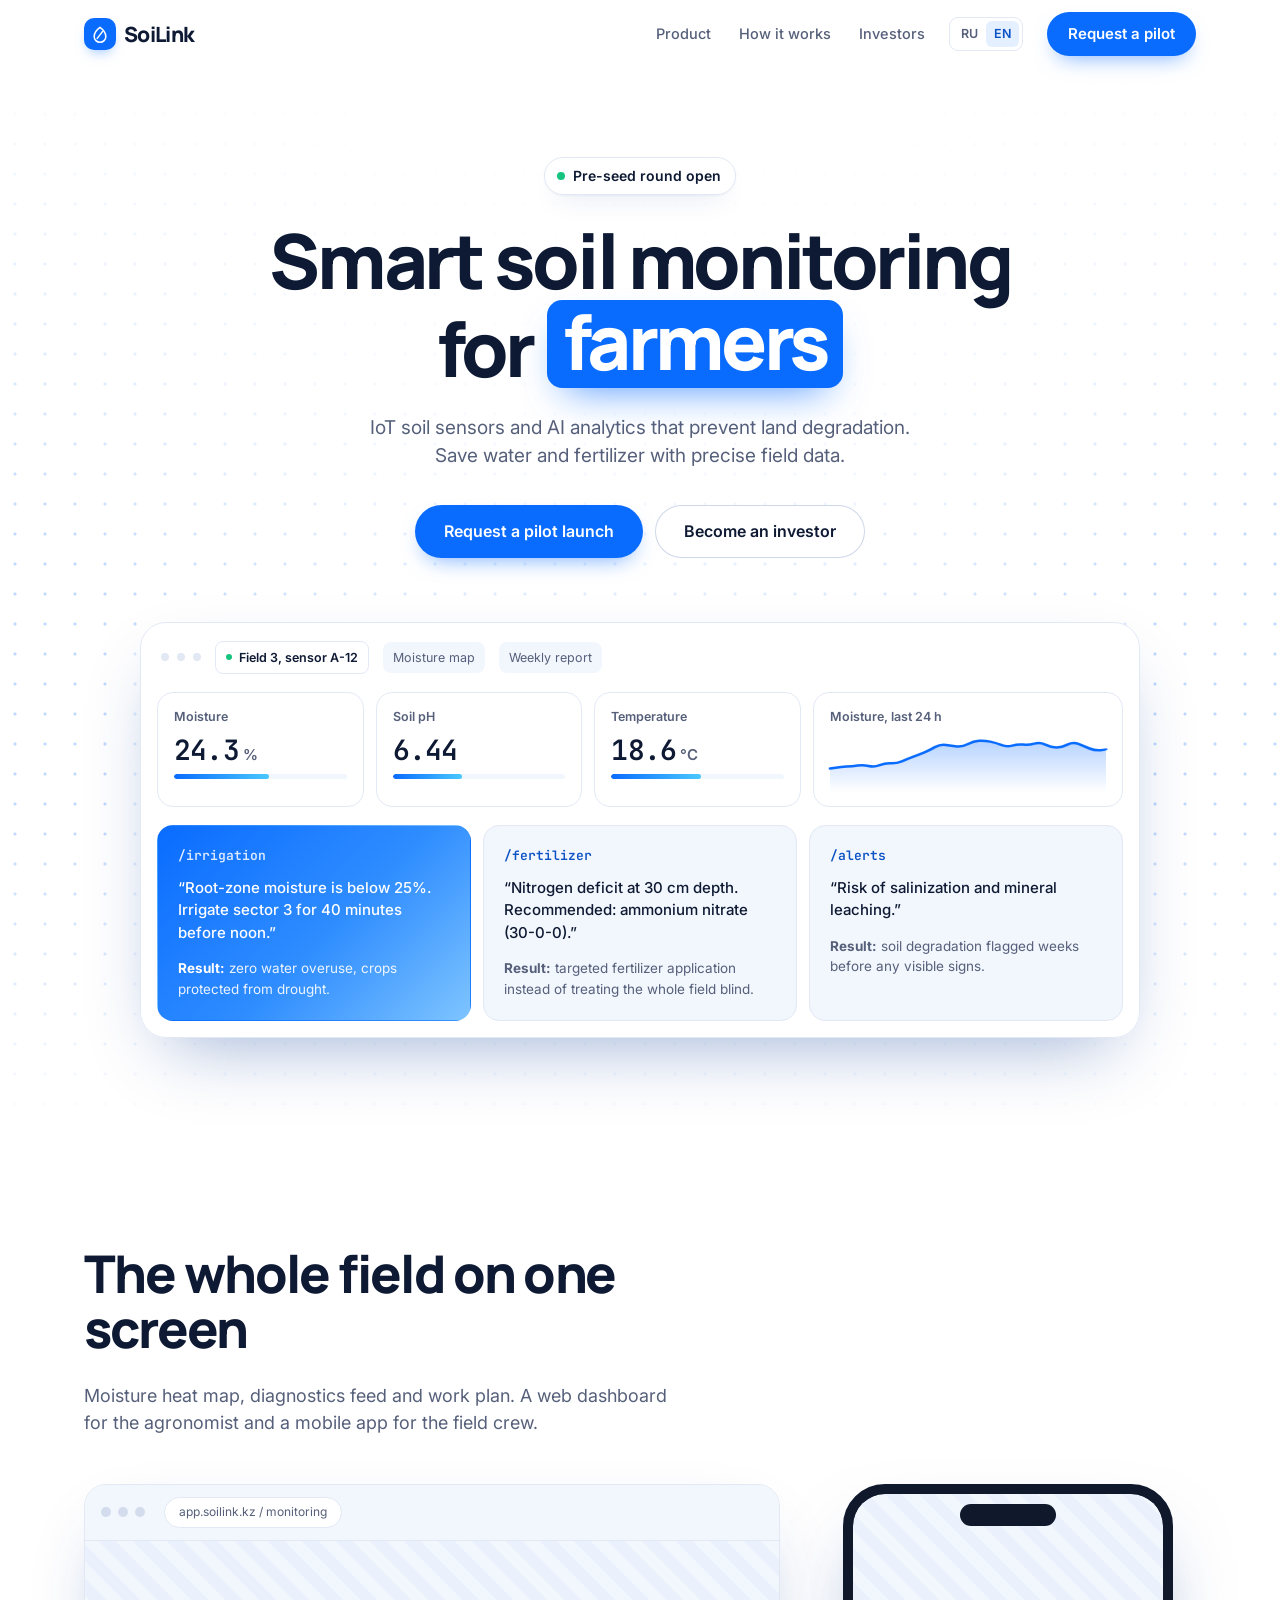
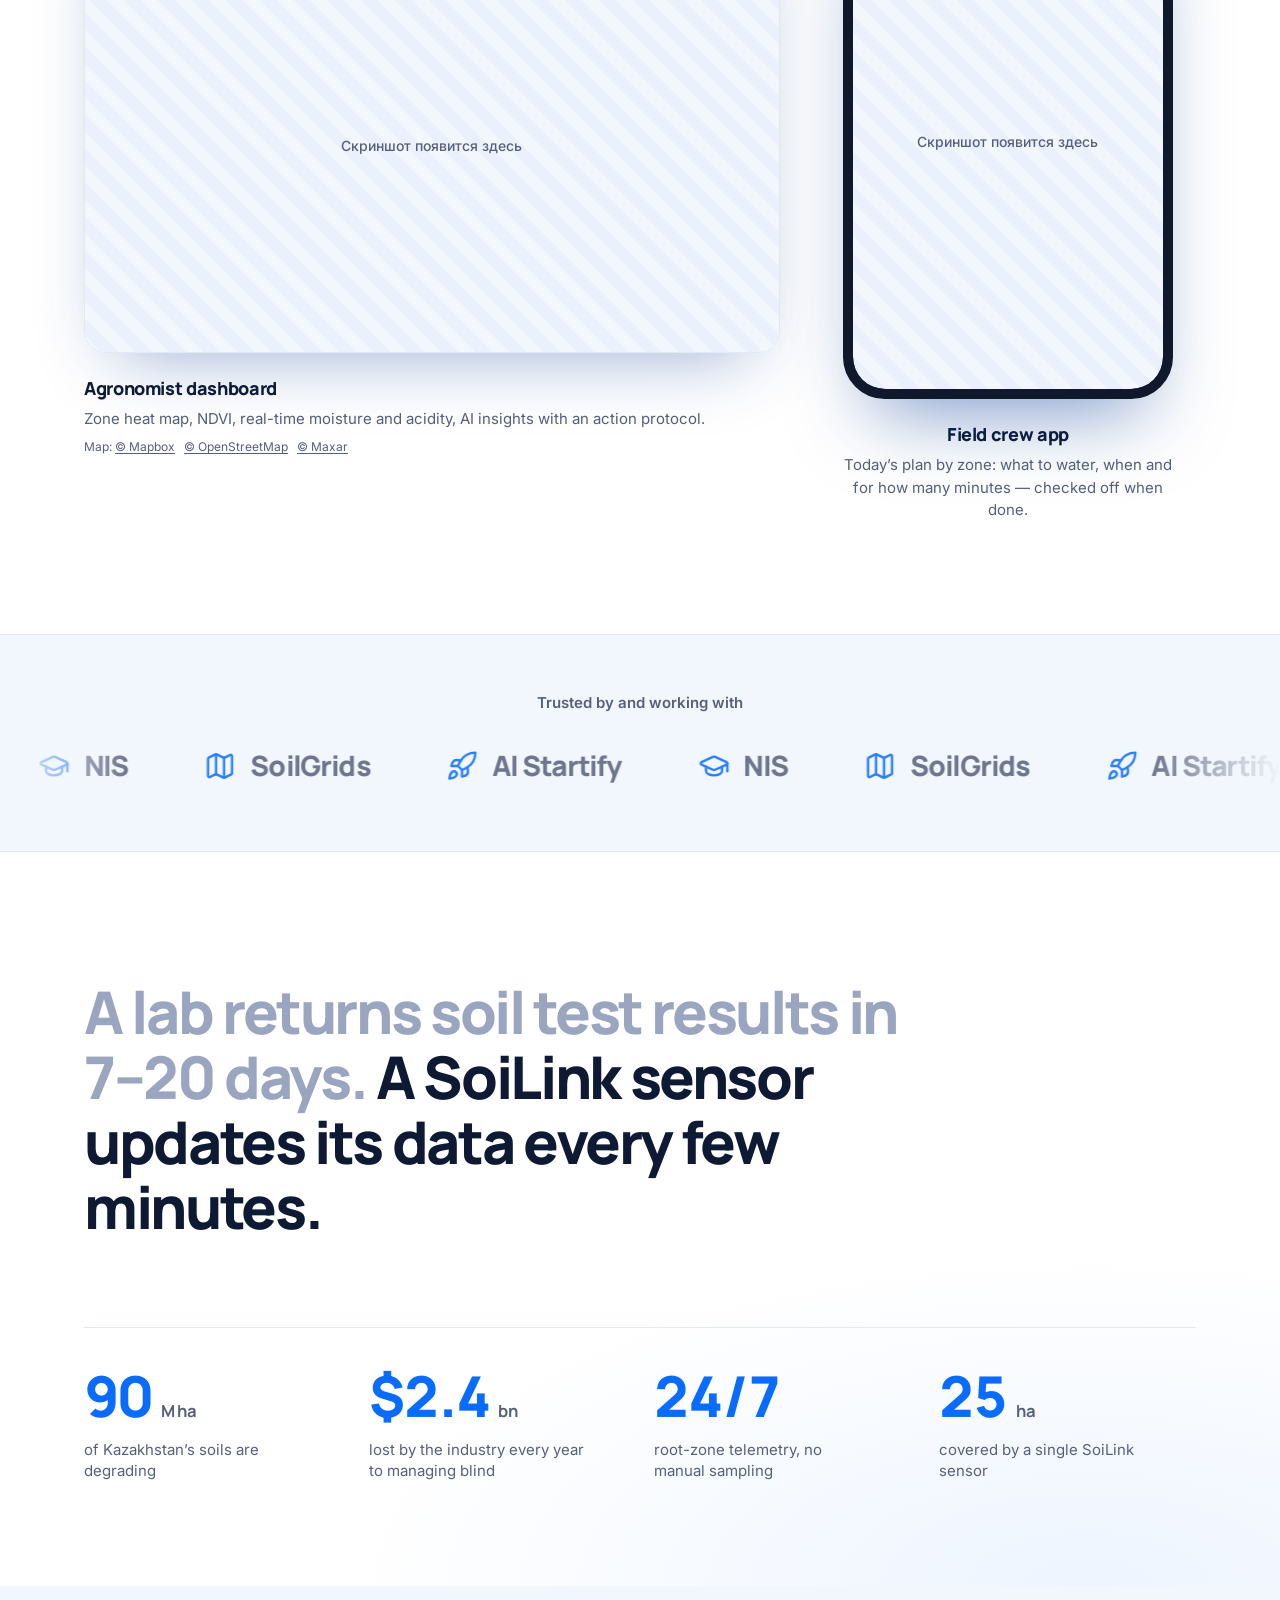
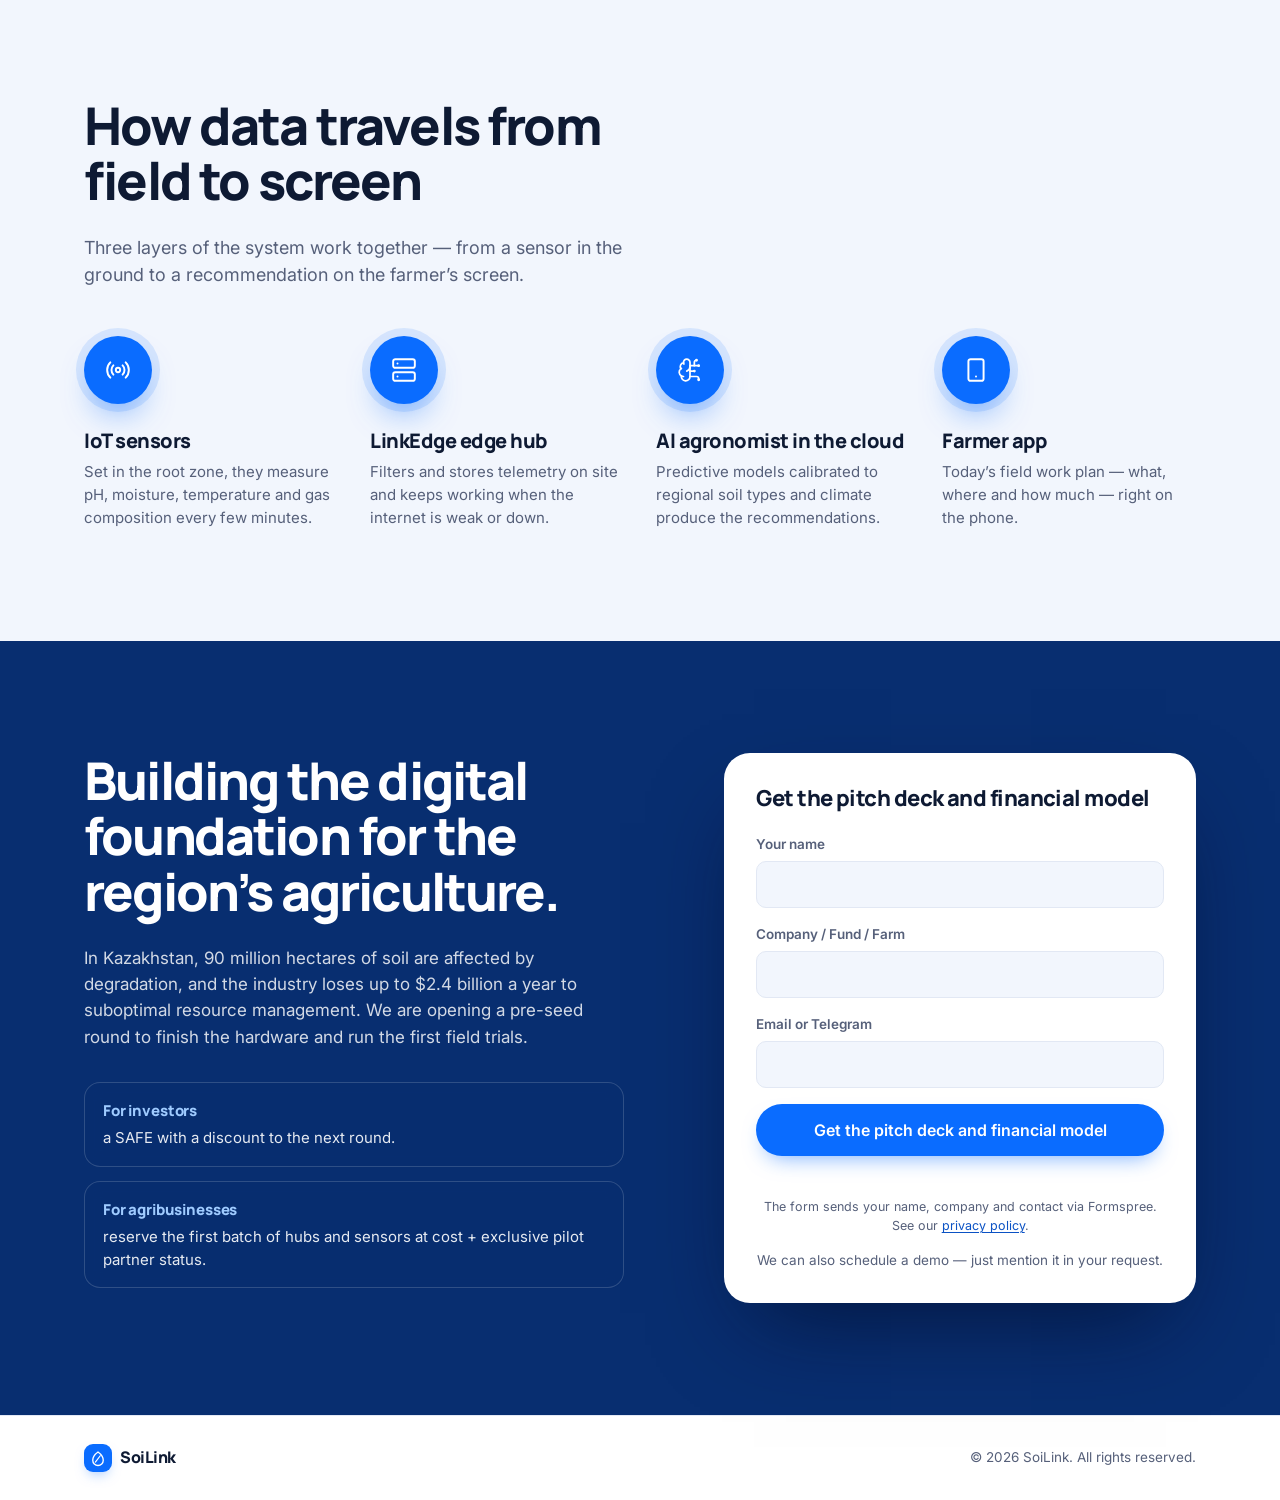
==== index.html @ 354960d0 "anglish lang" ====
<!DOCTYPE html>
<html lang="ru">
<head>
<meta charset="UTF-8">
<meta name="viewport" content="width=device-width, initial-scale=1.0">
<title data-en="SoiLink — Smart soil monitoring for farmers">SoiLink — Умный мониторинг почвы для аграриев</title>
<meta name="description" data-en-content="IoT soil sensors and AI analytics that prevent land degradation. Save water and fertilizer with precise field data." content="Комплекс IoT-датчиков и AI-аналитика, предотвращающие истощение земель. Экономим воду и удобрения, управляя полем на основе точных данных.">
<link rel="canonical" href="https://soilink.land/">
<meta property="og:type" content="website">
<meta property="og:url" content="https://soilink.land/">
<meta property="og:site_name" content="SoiLink">
<meta property="og:locale" content="ru_RU">
<meta property="og:title" content="SoiLink — Умный мониторинг почвы для аграриев">
<meta property="og:description" content="Комплекс IoT-датчиков и AI-аналитика, предотвращающие истощение земель. Экономим воду и удобрения, управляя полем на основе точных данных.">
<link rel="icon" href="data:image/svg+xml,%3Csvg xmlns='http://www.w3.org/2000/svg' viewBox='0 0 24 24'%3E%3Crect width='24' height='24' rx='7' fill='%230A6CFF'/%3E%3Cpath d='M12 4.2c-4.2 3-7 7-7 11a7 7 0 0 0 14 0c0-4-2.8-8-7-11Z' stroke='white' stroke-width='1.8' stroke-linejoin='round' fill='none'/%3E%3Cpath d='M8.5 17.5 15 9' stroke='white' stroke-width='1.6' stroke-linecap='round'/%3E%3C/svg%3E">
<link rel="preconnect" href="https://fonts.googleapis.com">
<link rel="preconnect" href="https://fonts.gstatic.com" crossorigin>
<link rel="preconnect" href="https://cdn.jsdelivr.net" crossorigin>
<link href="https://fonts.googleapis.com/css2?family=Manrope:wght@500;600;700;800&family=Inter:wght@400;500;600;700&family=JetBrains+Mono:wght@500;600&display=swap" rel="stylesheet">
<link rel="stylesheet" href="https://cdn.jsdelivr.net/npm/lenis@1.3.26/dist/lenis.css">
<link rel="stylesheet" href="css/styles.css">
<script src="js/i18n.js"></script>
<!-- Intro guard: an external file (not inline) so the CSP needs no 'unsafe-inline' for scripts -->
<script src="js/intro.js"></script>
</head>
<body>
<div class="scroll-progress" id="scrollProgress" aria-hidden="true"></div>

<header class="site-header" id="siteHeader">
  <div class="container header-inner">
    <a class="logo" href="#top" aria-label="SoiLink — на главную" data-en-aria-label="SoiLink — home">
      <span class="logo-mark" aria-hidden="true">
        <svg width="20" height="20" viewBox="0 0 24 24" fill="none"><path d="M12 4c-4.2 3-7 7-7 11a7 7 0 0 0 14 0c0-4-2.8-8-7-11Z" stroke="#fff" stroke-width="1.8" stroke-linejoin="round"/><path d="M8.5 17.5 15 9" stroke="#fff" stroke-width="1.6" stroke-linecap="round"/></svg>
      </span>
      SoiLink
    </a>
    <nav class="nav" aria-label="Основная навигация" data-en-aria-label="Main navigation">
      <a href="#product" data-en="Product">О продукте</a>
      <a href="#architecture" data-en="How it works">Архитектура</a>
      <a href="#invest" data-en="Investors">Инвесторам</a>
    </nav>
    <div class="lang-switch" role="group" aria-label="Язык" data-en-aria-label="Language">
      <a href="?lang=ru" hreflang="ru">RU</a><a href="?lang=en" hreflang="en">EN</a>
    </div>
    <div class="header-cta">
      <a class="btn btn-primary" href="#contact" data-en="Request a pilot">Запросить пилот</a>
    </div>
    <button class="nav-toggle" id="navToggle" aria-label="Открыть меню" data-en-aria-label="Open menu" aria-expanded="false" aria-controls="mobileNav">
      <span></span><span></span><span></span>
    </button>
  </div>
  <nav class="mobile-nav" id="mobileNav" aria-label="Мобильная навигация" data-en-aria-label="Mobile navigation">
    <a href="#product" data-en="Product">О продукте</a>
    <a href="#architecture" data-en="How it works">Архитектура</a>
    <a href="#invest" data-en="Investors">Инвесторам</a>
    <a class="btn btn-primary" href="#contact" data-en="Request a pilot">Запросить пилот</a>
  </nav>
</header>

<main id="top">

  <!-- HERO -->
  <section class="hero">
    <!-- Vanta DOTS mounts here: a field of sensors in perspective -->
    <div class="hero-bg" id="heroBg" aria-hidden="true"></div>
    <div class="hero-veil" aria-hidden="true"></div>

    <div class="container hero-inner">
      <a class="hero-pill" href="#invest"><span class="live-dot" aria-hidden="true"></span><span data-en="Pre-seed round open">Открыт pre-seed раунд</span></a>
      <h1 class="hero-title">
        <span class="hero-line" data-split data-en="Smart soil monitoring">Умный мониторинг почвы</span>
        <span class="hero-line"><span data-split data-en="for">для</span> <span class="rotator" data-words="аграриев,агрономов,фермеров" data-en-data-words="farmers,agronomists,growers"><span class="rotator-word" data-en="farmers">аграриев</span></span></span>
      </h1>
      <p class="hero-sub" data-en="IoT soil sensors and AI analytics that prevent land degradation. Save water and fertilizer with precise field data.">Комплекс IoT-датчиков и AI-аналитика, предотвращающие истощение земель. Экономим воду и удобрения, управляя полем на основе точных данных.</p>
      <div class="hero-actions">
        <a class="btn btn-primary btn-lg" href="#contact" data-magnet data-en="Request a pilot launch">Запросить пилотный запуск</a>
        <a class="btn btn-outline btn-lg" href="#invest" data-magnet data-en="Become an investor">Стать инвестором</a>
      </div>
    </div>

    <!-- Scenario cards -->
    <div class="container">
      <div class="scenario-frame">
        <div class="frame-bar" aria-hidden="true">
          <span class="dot"></span><span class="dot"></span><span class="dot"></span>
          <span class="tab tab-active"><span class="live-dot live-dot-sm"></span><span data-en="Field 3, sensor A-12">Поле №3, датчик A-12</span></span>
          <span class="tab" data-en="Moisture map">Карта влажности</span>
          <span class="tab" data-en="Weekly report">Отчёт за неделю</span>
        </div>

        <div class="telemetry" aria-label="Живые показания датчика A-12" data-en-aria-label="Live readings from sensor A-12">
          <div class="tele-cell">
            <span class="tele-label" data-en="Moisture">Влажность</span>
            <span class="tele-value"><span class="tele-num" data-tele="moisture" data-min="21" data-max="27" data-decimals="1">24,3</span><span class="tele-unit">%</span></span>
            <span class="tele-bar"><i style="width:55%"></i></span>
          </div>
          <div class="tele-cell">
            <span class="tele-label" data-en="Soil pH">pH почвы</span>
            <span class="tele-value"><span class="tele-num" data-tele="ph" data-min="6.2" data-max="6.8" data-decimals="2">6,44</span></span>
            <span class="tele-bar"><i style="width:40%"></i></span>
          </div>
          <div class="tele-cell">
            <span class="tele-label" data-en="Temperature">Температура</span>
            <span class="tele-value"><span class="tele-num" data-tele="temp" data-min="16" data-max="21" data-decimals="1">18,6</span><span class="tele-unit">°C</span></span>
            <span class="tele-bar"><i style="width:52%"></i></span>
          </div>
          <div class="tele-cell tele-chart-cell">
            <span class="tele-label" data-en="Moisture, last 24 h">Влажность за 24 ч</span>
            <svg class="tele-chart" viewBox="0 0 240 56" preserveAspectRatio="none" aria-hidden="true">
              <defs>
                <linearGradient id="teleFill" x1="0" y1="0" x2="0" y2="1">
                  <stop offset="0%" stop-color="#0a6cff" stop-opacity="0.3"/>
                  <stop offset="100%" stop-color="#0a6cff" stop-opacity="0"/>
                </linearGradient>
              </defs>
              <path class="tele-area" fill="url(#teleFill)" d=""/>
              <path class="tele-line" fill="none" stroke="#0a6cff" stroke-width="2.5" stroke-linecap="round" stroke-linejoin="round" d=""/>
            </svg>
          </div>
        </div>

        <div class="scenario-cards">
          <article class="scenario-card card-primary">
            <p class="cmd">/irrigation</p>
            <p class="cmd-text" data-decrypt data-en="“Root-zone moisture is below 25%. Irrigate sector 3 for 40&nbsp;minutes before noon.”">«Влажность в корневой зоне ниже 25%. Запустите полив сектора 3 на 40&nbsp;минут до полудня».</p>
            <p class="cmd-result"><strong data-en="Result:">Результат:</strong> <span data-en="zero water overuse, crops protected from drought.">ноль перерасхода воды, растения защищены от засухи.</span></p>
          </article>

          <article class="scenario-card">
            <p class="cmd">/fertilizer</p>
            <p class="cmd-text" data-decrypt data-en="“Nitrogen deficit at 30&nbsp;cm depth. Recommended: ammonium nitrate (30-0-0).”">«Дефицит азота на глубине 30&nbsp;см. Рекомендовано: аммиачная селитра (30-0-0)».</p>
            <p class="cmd-result"><strong data-en="Result:">Результат:</strong> <span data-en="targeted fertilizer application instead of treating the whole field blind.">точечное внесение удобрений вместо обработки всего поля вслепую.</span></p>
          </article>

          <article class="scenario-card">
            <p class="cmd">/alerts</p>
            <p class="cmd-text" data-decrypt data-en="“Risk of salinization and mineral leaching.”">«Риск засоления и вымывания минералов».</p>
            <p class="cmd-result"><strong data-en="Result:">Результат:</strong> <span data-en="soil degradation flagged weeks before any visible signs.">предупреждение деградации почвы за недели до появления внешних признаков.</span></p>
          </article>
        </div>
      </div>
    </div>
  </section>

  <!-- PRODUCT SCREENS -->
  <section id="product" class="section showcase">
    <div class="container">
      <h2 class="showcase-title" data-reveal-lines data-en="The whole field on one screen">Поле целиком — на одном экране</h2>
      <p class="section-sub" data-reveal data-en="Moisture heat map, diagnostics feed and work plan. A web dashboard for the agronomist and a mobile app for the field crew.">Тепловая карта влажности, диагностическая лента и план работ. Веб-панель для агронома и мобильное приложение для бригады.</p>

      <div class="showcase-grid">
        <figure class="shot shot-desktop">
          <div class="shot-stage">
            <div class="shot-frame shot-frame-browser">
              <div class="shot-bar" aria-hidden="true">
                <span class="shot-dot"></span><span class="shot-dot"></span><span class="shot-dot"></span>
                <span class="shot-url" data-en="app.soilink.kz / monitoring">app.soilink.kz / мониторинг</span>
              </div>
              <img src="assets/screen-dashboard.png" alt="Веб-панель SoiLink: тепловая карта влажности поля, показатели почвы и диагностическая лента" data-en-alt="SoiLink web dashboard: field moisture heat map, soil metrics and diagnostics feed" loading="lazy" width="1600" height="886">
            </div>
          </div>
          <figcaption>
            <strong data-en="Agronomist dashboard">Веб-панель агронома</strong>
            <span data-en="Zone heat map, NDVI, real-time moisture and acidity, AI insights with an action protocol.">Хитмап по зонам, NDVI, влажность и кислотность в реальном времени, AI-инсайты с протоколом действий.</span>
            <span class="map-credit"><span data-en="Map:">Карта:</span> <a href="https://www.mapbox.com/about/maps/" rel="noopener" target="_blank">© Mapbox</a> <a href="https://www.openstreetmap.org/copyright" rel="noopener" target="_blank">© OpenStreetMap</a> <a href="https://www.maxar.com/" rel="noopener" target="_blank">© Maxar</a></span>
          </figcaption>
        </figure>

        <figure class="shot shot-mobile">
          <div class="shot-frame shot-frame-phone">
            <span class="shot-notch" aria-hidden="true"></span>
            <img src="assets/screen-app.png" alt="Мобильное приложение SoiLink: календарь задач по зонам поля" data-en-alt="SoiLink mobile app: task calendar by field zone" loading="lazy" width="750" height="1280">
          </div>
          <figcaption>
            <strong data-en="Field crew app">Приложение для бригады</strong>
            <span data-en="Today’s plan by zone: what to water, when and for how many minutes — checked off when done.">План на день по зонам: что полить, когда и сколько минут — с отметкой о выполнении.</span>
          </figcaption>
        </figure>
      </div>
    </div>
  </section>

  <!-- TRUST STRIP -->
  <section class="trust-strip">
    <p class="trust-label" data-en="Trusted by and working with">Нам доверяют и с нами сотрудничают</p>
    <div class="marquee">
      <div class="marquee-track">
        <ul class="marquee-list">
          <li class="trust-badge">
            <svg viewBox="0 0 24 24" fill="none" stroke="currentColor" stroke-width="1.8" stroke-linecap="round" stroke-linejoin="round"><path d="M21.42 10.922a1 1 0 0 0-.019-1.838L12.83 5.18a2 2 0 0 0-1.66 0L2.6 9.08a1 1 0 0 0 0 1.832l8.57 3.908a2 2 0 0 0 1.66 0z"/><path d="M22 10v6"/><path d="M6 12.5V16a6 3 0 0 0 12 0v-3.5"/></svg>
            NIS
          </li>
          <li class="trust-badge">
            <svg viewBox="0 0 24 24" fill="none" stroke="currentColor" stroke-width="1.8" stroke-linecap="round" stroke-linejoin="round"><path d="M14.106 5.553a2 2 0 0 0 1.788 0l3.659-1.83A1 1 0 0 1 21 4.619v12.764a1 1 0 0 1-.553.894l-4.553 2.277a2 2 0 0 1-1.788 0l-4.212-2.106a2 2 0 0 0-1.788 0l-3.659 1.83A1 1 0 0 1 3 19.381V6.618a1 1 0 0 1 .553-.894l4.553-2.277a2 2 0 0 1 1.788 0z"/><path d="M15 5.764v15"/><path d="M9 3.236v15"/></svg>
            SoilGrids
          </li>
          <li class="trust-badge">
            <svg viewBox="0 0 24 24" fill="none" stroke="currentColor" stroke-width="1.8" stroke-linecap="round" stroke-linejoin="round"><path d="M12 15v5s3.03-.55 4-2c1.08-1.62 0-5 0-5"/><path d="M4.5 16.5c-1.5 1.26-2 5-2 5s3.74-.5 5-2c.71-.84.7-2.13-.09-2.91a2.18 2.18 0 0 0-2.91-.09"/><path d="M9 12a22 22 0 0 1 2-3.95A12.88 12.88 0 0 1 22 2c0 2.72-.78 7.5-6 11a22.4 22.4 0 0 1-4 2z"/><path d="M9 12H4s.55-3.03 2-4c1.62-1.08 5 .05 5 .05"/></svg>
            AI Startify
          </li>
        </ul>
        <ul class="marquee-list" aria-hidden="true">
          <li class="trust-badge">
            <svg viewBox="0 0 24 24" fill="none" stroke="currentColor" stroke-width="1.8" stroke-linecap="round" stroke-linejoin="round"><path d="M21.42 10.922a1 1 0 0 0-.019-1.838L12.83 5.18a2 2 0 0 0-1.66 0L2.6 9.08a1 1 0 0 0 0 1.832l8.57 3.908a2 2 0 0 0 1.66 0z"/><path d="M22 10v6"/><path d="M6 12.5V16a6 3 0 0 0 12 0v-3.5"/></svg>
            NIS
          </li>
          <li class="trust-badge">
            <svg viewBox="0 0 24 24" fill="none" stroke="currentColor" stroke-width="1.8" stroke-linecap="round" stroke-linejoin="round"><path d="M14.106 5.553a2 2 0 0 0 1.788 0l3.659-1.83A1 1 0 0 1 21 4.619v12.764a1 1 0 0 1-.553.894l-4.553 2.277a2 2 0 0 1-1.788 0l-4.212-2.106a2 2 0 0 0-1.788 0l-3.659 1.83A1 1 0 0 1 3 19.381V6.618a1 1 0 0 1 .553-.894l4.553-2.277a2 2 0 0 1 1.788 0z"/><path d="M15 5.764v15"/><path d="M9 3.236v15"/></svg>
            SoilGrids
          </li>
          <li class="trust-badge">
            <svg viewBox="0 0 24 24" fill="none" stroke="currentColor" stroke-width="1.8" stroke-linecap="round" stroke-linejoin="round"><path d="M12 15v5s3.03-.55 4-2c1.08-1.62 0-5 0-5"/><path d="M4.5 16.5c-1.5 1.26-2 5-2 5s3.74-.5 5-2c.71-.84.7-2.13-.09-2.91a2.18 2.18 0 0 0-2.91-.09"/><path d="M9 12a22 22 0 0 1 2-3.95A12.88 12.88 0 0 1 22 2c0 2.72-.78 7.5-6 11a22.4 22.4 0 0 1-4 2z"/><path d="M9 12H4s.55-3.03 2-4c1.62-1.08 5 .05 5 .05"/></svg>
            AI Startify
          </li>
        </ul>
      </div>
    </div>
  </section>

  <!-- STATEMENT + STATS -->
  <section class="facts">
    <div class="container">
      <p class="statement" data-scroll-reveal>
        <span class="statement-muted" data-en="A lab returns soil test results in 7–20&nbsp;days.">Лаборатория присылает анализ почвы через 7–20&nbsp;дней.</span>
        <span data-en="A SoiLink sensor updates its data every few minutes.">Датчик SoiLink обновляет данные каждые несколько минут.</span>
      </p>

      <div class="stats-grid">
        <div class="stat">
          <span class="stat-num"><span class="stat-val" data-count-to="90">90</span><span class="stat-unit" data-en="M ha">млн га</span></span>
          <span class="stat-label" data-en="of Kazakhstan’s soils are degrading">почв Казахстана подвержены деградации</span>
        </div>
        <div class="stat">
          <span class="stat-num"><span class="stat-val" data-count-to="2.4" data-decimals="1" data-prefix="$" data-en="$2.4">$2,4</span><span class="stat-unit" data-en="bn">млрд</span></span>
          <span class="stat-label" data-en="lost by the industry every year to managing blind">теряет отрасль ежегодно из-за управления вслепую</span>
        </div>
        <div class="stat">
          <span class="stat-num"><span class="stat-val" data-count-to="24" data-suffix="/7">24/7</span></span>
          <span class="stat-label" data-en="root-zone telemetry, no manual sampling">телеметрия с корневой зоны без ручных замеров</span>
        </div>
        <div class="stat">
          <span class="stat-num"><span class="stat-val" data-count-to="25">25</span><span class="stat-unit" data-en="ha">га</span></span>
          <span class="stat-label" data-en="covered by a single SoiLink sensor">покрывает один датчик SoiLink</span>
        </div>
      </div>
    </div>
  </section>

  <!-- ARCHITECTURE: pinned data journey -->
  <section id="architecture" class="section section-alt arch">
    <div class="container">
      <h2 data-reveal-lines data-en="How data travels from field to screen">Как данные идут от поля до экрана</h2>
      <p class="section-sub" data-reveal data-en="Three layers of the system work together — from a sensor in the ground to a recommendation on the farmer’s screen.">Три уровня системы работают вместе — от датчика в грунте до рекомендации на экране фермера.</p>

      <div class="arch-flow" id="archFlow">
        <div class="arch-track" aria-hidden="true">
          <span class="arch-track-fill"></span>
          <span class="arch-rail"><span class="arch-packet"></span></span>
        </div>
        <ol class="arch-steps">
          <li class="arch-step">
            <span class="arch-node" aria-hidden="true">
              <svg viewBox="0 0 24 24" fill="none" stroke="currentColor" stroke-width="1.8" stroke-linecap="round" stroke-linejoin="round"><path d="M16.247 7.761a6 6 0 0 1 0 8.478"/><path d="M19.075 4.933a10 10 0 0 1 0 14.134"/><path d="M4.925 19.067a10 10 0 0 1 0-14.134"/><path d="M7.753 16.239a6 6 0 0 1 0-8.478"/><circle cx="12" cy="12" r="2"/></svg>
            </span>
            <div class="arch-copy">
              <h3 data-en="IoT sensors">IoT-датчики</h3>
              <p data-en="Set in the root zone, they measure pH, moisture, temperature and gas composition every few minutes.">Погружаются в корневую зону, снимают pH, влажность, температуру и состав газов каждые несколько минут.</p>
            </div>
          </li>
          <li class="arch-step">
            <span class="arch-node" aria-hidden="true">
              <svg viewBox="0 0 24 24" fill="none" stroke="currentColor" stroke-width="1.8" stroke-linecap="round" stroke-linejoin="round"><rect width="20" height="8" x="2" y="2" rx="2" ry="2"/><rect width="20" height="8" x="2" y="14" rx="2" ry="2"/><line x1="6" x2="6.01" y1="6" y2="6"/><line x1="6" x2="6.01" y1="18" y2="18"/></svg>
            </span>
            <div class="arch-copy">
              <h3 data-en="LinkEdge edge hub">Edge-хаб LinkEdge</h3>
              <p data-en="Filters and stores telemetry on site and keeps working when the internet is weak or down.">Фильтрует и хранит телеметрию локально, работает автономно при слабом или отсутствующем интернете.</p>
            </div>
          </li>
          <li class="arch-step">
            <span class="arch-node" aria-hidden="true">
              <svg viewBox="0 0 24 24" fill="none" stroke="currentColor" stroke-width="1.6" stroke-linecap="round" stroke-linejoin="round"><path d="M12 5a3 3 0 1 0-5.997.125 4 4 0 0 0-2.526 5.77 4 4 0 0 0 .556 6.588A4 4 0 1 0 12 18Z"/><path d="M9 13a4.5 4.5 0 0 0 3-4"/><path d="M6.003 5.125A3 3 0 0 0 6.401 6.5"/><path d="M3.477 10.896a4 4 0 0 1 .585-.396"/><path d="M6 18a4 4 0 0 1-1.967-.516"/><path d="M12 13h4"/><path d="M12 18h6a2 2 0 0 1 2 2v1"/><path d="M12 8h8"/><path d="M16 8V5a2 2 0 0 1 2-2"/><circle cx="16" cy="13" r=".5"/><circle cx="18" cy="3" r=".5"/><circle cx="20" cy="21" r=".5"/><circle cx="20" cy="8" r=".5"/></svg>
            </span>
            <div class="arch-copy">
              <h3 data-en="AI agronomist in the cloud">AI-агроном в облаке</h3>
              <p data-en="Predictive models calibrated to regional soil types and climate produce the recommendations.">Предиктивные модели, откалиброванные под региональные типы почв и климат, формируют рекомендации.</p>
            </div>
          </li>
          <li class="arch-step">
            <span class="arch-node" aria-hidden="true">
              <svg viewBox="0 0 24 24" fill="none" stroke="currentColor" stroke-width="1.8" stroke-linecap="round" stroke-linejoin="round"><rect width="14" height="20" x="5" y="2" rx="2" ry="2"/><path d="M12 18h.01"/></svg>
            </span>
            <div class="arch-copy">
              <h3 data-en="Farmer app">Приложение фермера</h3>
              <p data-en="Today’s field work plan — what, where and how much — right on the phone.">Готовый план полевых работ на сегодня — что, где и сколько — прямо в смартфоне.</p>
            </div>
          </li>
        </ol>
      </div>
    </div>
  </section>

  <!-- INVEST + CONTACT -->
  <section id="invest" class="section invest-section">
    <div class="container invest-grid">
      <div class="invest-copy">
        <h2 data-reveal-lines data-en="Building the digital foundation for the region’s agriculture.">Создаём цифровую основу для сельского хозяйства региона.</h2>
        <p class="invest-text" data-reveal data-en="In Kazakhstan, 90 million hectares of soil are affected by degradation, and the industry loses up to $2.4 billion a year to suboptimal resource management. We are opening a pre-seed round to finish the hardware and run the first field trials.">В Казахстане 90 млн га почв подвержены деградации, а отрасль теряет до $2,4 млрд ежегодно из-за неоптимального управления ресурсами. Мы открываем pre-seed раунд для завершения аппаратной части и проведения первых полевых испытаний.</p>

        <ul class="invest-list">
          <li data-reveal>
            <span class="invest-tag" data-en="For investors">Инвесторам</span>
            <span data-en="a SAFE with a discount to the next round.">конвертируемый займ (SAFE) с дисконтом к следующему раунду.</span>
          </li>
          <li data-reveal>
            <span class="invest-tag" data-en="For agribusinesses">Агрохолдингам</span>
            <span data-en="reserve the first batch of hubs and sensors at cost + exclusive pilot partner status.">бронь первой серии хабов и датчиков по себестоимости + статус эксклюзивного пилотного партнёра.</span>
          </li>
        </ul>
      </div>

      <div class="invest-form-wrap" id="contact" data-reveal>
        <form class="invest-form" id="pitchForm" action="https://formspree.io/f/moeqlpwo" method="POST" novalidate>
          <h3 data-en="Get the pitch deck and financial model">Получить Pitch Deck и финансовую модель</h3>

          <input type="hidden" name="_subject" value="Новая заявка SoiLink — Pitch Deck" data-en-value="Новая заявка SoiLink — Pitch Deck (EN)">

          <label class="field">
            <span data-en="Your name">Ваше имя</span>
            <input type="text" name="name" autocomplete="name" required>
          </label>

          <label class="field">
            <span data-en="Company / Fund / Farm">Компания / Фонд / Хозяйство</span>
            <input type="text" name="company" autocomplete="organization" required>
          </label>

          <label class="field">
            <span data-en="Email or Telegram">Email или Telegram</span>
            <input type="text" name="contact" autocomplete="email" required>
          </label>

          <button type="submit" class="btn btn-primary btn-lg btn-block" data-en="Get the pitch deck and financial model">Получить Pitch Deck и финансовую модель</button>
          <p class="form-note" id="formNote" role="status" aria-live="polite"></p>
          <p class="form-privacy"><span data-en="The form sends your name, company and contact via Formspree. See our">Форма передаёт имя, компанию и контакт через сервис Formspree. Подробнее — в</span> <a href="/privacy.html" data-en="privacy policy">политике обработки персональных данных</a>.</p>
        </form>
        <p class="form-demo-note" data-en="We can also schedule a demo — just mention it in your request.">Также можем назначить демонстрацию — просто укажите это в заявке.</p>
      </div>
    </div>
  </section>

</main>

<footer class="site-footer">
  <div class="container footer-inner">
    <a class="logo logo-footer" href="#top">
      <span class="logo-mark" aria-hidden="true">
        <svg width="18" height="18" viewBox="0 0 24 24" fill="none"><path d="M12 4c-4.2 3-7 7-7 11a7 7 0 0 0 14 0c0-4-2.8-8-7-11Z" stroke="#fff" stroke-width="1.8" stroke-linejoin="round"/><path d="M8.5 17.5 15 9" stroke="#fff" stroke-width="1.6" stroke-linecap="round"/></svg>
      </span>
      SoiLink
    </a>
    <p>© <span id="year"></span> SoiLink. <span data-en="All rights reserved.">Все права защищены.</span></p>
  </div>
</footer>

<!-- Motion stack: Lenis (smooth scroll) + GSAP (ScrollTrigger, SplitText).
     three.js + Vanta are lazy-loaded from script.js after the intro starts. -->
<script defer src="https://cdn.jsdelivr.net/npm/lenis@1.3.26/dist/lenis.min.js"></script>
<script defer src="https://cdn.jsdelivr.net/npm/gsap@3.15.0/dist/gsap.min.js"></script>
<script defer src="https://cdn.jsdelivr.net/npm/gsap@3.15.0/dist/ScrollTrigger.min.js"></script>
<script defer src="https://cdn.jsdelivr.net/npm/gsap@3.15.0/dist/SplitText.min.js"></script>
<script defer src="js/script.js"></script>
</body>
</html>
---- css/styles.css ----
/* ---------------------------------------------
   SoiLink — Landing page styles
--------------------------------------------- */

:root {
  --ink: #0e1a33;
  --ink-soft: #56607a;
  --paper: #ffffff;
  --paper-alt: #f2f6fd;
  --card: #ffffff;
  --line: #e2e8f4;

  --blue-900: #082e70;
  --blue-700: #0b52c4;
  --blue-600: #0a6cff;
  --blue-500: #2f8dff;
  --blue-200: #bcd8ff;
  --blue-100: #e4f0ff;
  --signal: #16c47f;

  --accent-grad: linear-gradient(135deg, #0a6cff 0%, #2f8dff 55%, #7ec4ff 100%);

  --font-display: "Manrope", -apple-system, BlinkMacSystemFont, "Segoe UI", sans-serif;
  --font-body: "Inter", -apple-system, BlinkMacSystemFont, "Segoe UI", sans-serif;
  /* Live sensor readings only — mirrors the numerals in the product dashboard */
  --font-data: "JetBrains Mono", "SFMono-Regular", Menlo, Consolas, monospace;

  --radius-lg: 22px;
  --radius-md: 16px;
  --radius-sm: 10px;

  --shadow-card: 0 1px 2px rgba(10, 60, 150, 0.05), 0 12px 28px -14px rgba(10, 60, 150, 0.22);
  --shadow-pop: 0 30px 70px -28px rgba(10, 60, 150, 0.42);

  --ease-out: cubic-bezier(0.22, 1, 0.36, 1);
  --header-h: 68px;
  --container-w: 1160px;
}

* { box-sizing: border-box; }

html { scroll-padding-top: var(--header-h); }
/* Native smooth anchors only when Lenis isn't running (no JS / reduced motion) */
html:not(.lenis) { scroll-behavior: smooth; }

body {
  margin: 0;
  background: var(--paper);
  color: var(--ink);
  font-family: var(--font-body);
  font-size: 16px;
  line-height: 1.55;
  -webkit-font-smoothing: antialiased;
}

img, svg { display: block; max-width: 100%; }

a { color: inherit; text-decoration: none; }

:focus-visible {
  outline: 2px solid var(--blue-600);
  outline-offset: 3px;
  border-radius: 6px;
}

h1, h2, h3 {
  font-family: var(--font-display);
  font-weight: 800;
  color: var(--ink);
  margin: 0 0 0.5em;
  letter-spacing: -0.035em;
  line-height: 1.06;
}

p { margin: 0 0 1em; }

.sr-only {
  position: absolute;
  width: 1px;
  height: 1px;
  padding: 0;
  margin: -1px;
  overflow: hidden;
  clip: rect(0, 0, 0, 0);
  white-space: nowrap;
  border: 0;
}

.container {
  width: 100%;
  max-width: var(--container-w);
  margin: 0 auto;
  padding: 0 24px;
}

.section-sub {
  max-width: 600px;
  color: var(--ink-soft);
  font-size: 18px;
  line-height: 1.5;
}

/* ---------- Buttons ---------- */
.btn {
  display: inline-flex;
  align-items: center;
  justify-content: center;
  gap: 8px;
  padding: 11px 20px;
  border-radius: 999px;
  font-family: var(--font-body);
  font-weight: 600;
  font-size: 15px;
  line-height: 1.3;
  text-align: center;
  border: 1px solid transparent;
  cursor: pointer;
  transition: background 0.2s ease, border-color 0.2s ease, box-shadow 0.2s ease, color 0.2s ease;
}

.btn-primary {
  position: relative;
  overflow: hidden;
  background: var(--blue-600);
  color: #fff;
  box-shadow: 0 10px 22px -10px rgba(10, 108, 255, 0.6);
}
.btn-primary:hover { background: var(--blue-700); box-shadow: 0 16px 30px -12px rgba(10, 108, 255, 0.7); }
.btn-primary::after {
  content: "";
  position: absolute;
  top: 0;
  left: 0;
  width: 40%;
  height: 100%;
  background: linear-gradient(115deg, transparent, rgba(255, 255, 255, 0.35), transparent);
  transform: translateX(-220%) skewX(-20deg);
  transition: transform 0.6s ease;
}
.btn-primary:hover::after { transform: translateX(320%) skewX(-20deg); }
.btn-primary:disabled { opacity: 0.7; cursor: progress; }

.btn-outline {
  background: rgba(255, 255, 255, 0.7);
  border-color: rgba(10, 60, 150, 0.2);
  color: var(--ink);
  -webkit-backdrop-filter: blur(6px);
  backdrop-filter: blur(6px);
}
.btn-outline:hover { border-color: var(--blue-600); background: var(--blue-100); color: var(--blue-700); }

.btn-lg { padding: 15px 28px; font-size: 16px; }
.btn-block { width: 100%; }

/* ---------- Header ---------- */
.site-header {
  position: sticky;
  top: 0;
  z-index: 50;
  background: rgba(255, 255, 255, 0.72);
  -webkit-backdrop-filter: saturate(180%) blur(14px);
  backdrop-filter: saturate(180%) blur(14px);
  border-bottom: 1px solid transparent;
  transition: border-color 0.3s ease, background 0.3s ease, box-shadow 0.3s ease;
}
.site-header.is-scrolled {
  background: rgba(255, 255, 255, 0.9);
  border-bottom-color: var(--line);
  box-shadow: 0 8px 24px -18px rgba(10, 60, 150, 0.35);
}

.header-inner {
  display: flex;
  align-items: center;
  gap: 24px;
  height: var(--header-h);
}

.logo {
  display: inline-flex;
  align-items: center;
  gap: 8px;
  font-family: var(--font-display);
  font-weight: 800;
  font-size: 21px;
  letter-spacing: -0.03em;
  color: var(--ink);
  margin-right: auto;
}
.logo-mark {
  display: inline-flex;
  align-items: center;
  justify-content: center;
  width: 32px;
  height: 32px;
  border-radius: 10px;
  background: var(--blue-600);
  box-shadow: 0 6px 14px -6px rgba(10, 108, 255, 0.55);
  transition: transform 0.35s cubic-bezier(0.34, 1.56, 0.64, 1);
}
.logo:hover .logo-mark { transform: rotate(-10deg) scale(1.08); }
.logo-footer .logo-mark { width: 28px; height: 28px; border-radius: 9px; }

.nav {
  display: flex;
  align-items: center;
  gap: 28px;
  font-size: 14.5px;
  font-weight: 500;
  color: var(--ink-soft);
}
.nav a {
  position: relative;
  padding: 4px 0;
  transition: color 0.2s ease;
}
.nav a::after {
  content: "";
  position: absolute;
  left: 0;
  bottom: -2px;
  width: 100%;
  height: 2px;
  border-radius: 2px;
  background: var(--blue-600);
  transform: scaleX(0);
  transform-origin: right;
  transition: transform 0.3s ease;
}
.nav a:hover,
.nav a.is-current { color: var(--ink); }
.nav a:hover::after,
.nav a.is-current::after { transform: scaleX(1); transform-origin: left; }

.header-cta { display: flex; align-items: center; gap: 8px; }

/* RU/EN switch — js/i18n.js marks the current language with aria-current */
.lang-switch {
  display: inline-flex;
  padding: 3px;
  border: 1px solid var(--line);
  border-radius: 9px;
  background: var(--card);
  font-size: 12.5px;
  font-weight: 600;
  line-height: 1;
}
.lang-switch a {
  padding: 7px 8px;
  border-radius: 6px;
  color: var(--ink-soft);
  transition: color 0.2s ease, background 0.2s ease;
}
.lang-switch a:hover { color: var(--ink); }
.lang-switch a[aria-current] { background: var(--blue-100); color: var(--blue-700); }

.nav-toggle {
  display: none;
  flex-direction: column;
  justify-content: center;
  gap: 5px;
  width: 36px;
  height: 36px;
  border: 1px solid var(--line);
  border-radius: 9px;
  background: var(--card);
  cursor: pointer;
}
.nav-toggle span {
  display: block;
  width: 16px;
  height: 2px;
  background: var(--ink);
  margin: 0 auto;
  transition: transform 0.2s ease, opacity 0.2s ease;
}
.nav-toggle[aria-expanded="true"] span:nth-child(1) { transform: translateY(7px) rotate(45deg); }
.nav-toggle[aria-expanded="true"] span:nth-child(2) { opacity: 0; }
.nav-toggle[aria-expanded="true"] span:nth-child(3) { transform: translateY(-7px) rotate(-45deg); }

.mobile-nav {
  display: none;
  flex-direction: column;
  gap: 2px;
  padding: 8px 24px 20px;
  border-top: 1px solid var(--line);
  background: var(--paper);
}
.mobile-nav a {
  padding: 12px 4px;
  font-size: 15px;
  font-weight: 500;
  color: var(--ink-soft);
  border-bottom: 1px solid var(--line);
}
.mobile-nav .btn { margin-top: 12px; border-bottom: none; color: #fff; }
.mobile-nav.open { display: flex; }

@media (max-width: 900px) {
  .nav, .header-cta { display: none; }
  .nav-toggle { display: flex; }
  .header-inner { gap: 12px; }
}

/* ---------- Scroll progress ---------- */
.scroll-progress {
  position: fixed;
  top: 0;
  left: 0;
  height: 3px;
  width: 100%;
  transform: scaleX(0);
  transform-origin: left;
  background: linear-gradient(90deg, var(--blue-600), #46d0ff 55%, var(--blue-700));
  z-index: 100;
  will-change: transform;
}

/* =========================================================
   Hero
   ========================================================= */
.hero {
  position: relative;
  padding: 88px 0 0;
  overflow: hidden;
  isolation: isolate;
}

/* Vanta DOTS canvas lives here. Until it loads (or if WebGL is missing),
   a static dot grid stands in for the same "field of sensors" idea. */
.hero-bg {
  position: absolute;
  inset: 0;
  z-index: -2;
  background-image: radial-gradient(circle, rgba(10, 108, 255, 0.26) 1.3px, transparent 1.8px);
  background-size: 30px 30px;
  -webkit-mask-image: linear-gradient(180deg, transparent 0%, #000 45%, #000 100%);
  mask-image: linear-gradient(180deg, transparent 0%, #000 45%, #000 100%);
}
.hero-bg.has-vanta {
  background-image: none;
  -webkit-mask-image: linear-gradient(180deg, rgba(0, 0, 0, 0.55) 0%, #000 40%);
  mask-image: linear-gradient(180deg, rgba(0, 0, 0, 0.55) 0%, #000 40%);
}
.hero-bg canvas {
  opacity: 0;
  transition: opacity 1.6s ease;
}
.hero-bg.is-visible canvas { opacity: 1; }

/* Soft white pool behind the headline so type always reads over the field */
.hero-veil {
  position: absolute;
  inset: 0;
  z-index: -1;
  pointer-events: none;
  background:
    radial-gradient(52% 42% at 50% 24%, rgba(255, 255, 255, 0.96) 0%, rgba(255, 255, 255, 0.75) 45%, rgba(255, 255, 255, 0) 100%),
    linear-gradient(180deg, rgba(255, 255, 255, 0) 70%, var(--paper) 100%);
}

.hero-inner {
  text-align: center;
  max-width: 980px;
}

.hero-pill {
  display: inline-flex;
  align-items: center;
  gap: 8px;
  padding: 7px 14px 7px 12px;
  margin-bottom: 26px;
  border-radius: 999px;
  border: 1px solid var(--line);
  background: rgba(255, 255, 255, 0.85);
  box-shadow: var(--shadow-card);
  font-size: 14px;
  font-weight: 600;
  color: var(--ink);
  transition: border-color 0.2s ease, color 0.2s ease;
}
.hero-pill:hover { border-color: var(--blue-500); color: var(--blue-700); }

.hero-title {
  font-size: clamp(38px, 6.4vw, 76px);
  line-height: 1.04;
  letter-spacing: -0.045em;
  margin-bottom: 0;
}
.hero-line { display: block; }

/* RotatingText (react-bits) — the audience word swaps inside a blue chip */
.rotator {
  display: inline-flex;
  position: relative;
  overflow: hidden;
  vertical-align: bottom;
  padding: 0 0.2em 0.06em;
  margin-left: 0.04em;
  border-radius: 0.2em;
  background: var(--blue-600);
  color: #fff;
  white-space: nowrap;
  line-height: 1.1;
  box-shadow: 0 18px 40px -18px rgba(10, 108, 255, 0.75);
}
.rotator-word { display: inline-block; }
.rotator-char { display: inline-block; }

.hero-sub {
  font-size: 19px;
  line-height: 1.5;
  color: var(--ink-soft);
  max-width: 580px;
  margin: 26px auto 34px;
}

.hero-actions {
  display: flex;
  justify-content: center;
  gap: 12px;
  flex-wrap: wrap;
  margin-bottom: 64px;
}

/* Intro guard — set in <head>, removed once GSAP has the start state */
.js-intro .hero-pill,
.js-intro .hero-title,
.js-intro .hero-sub,
.js-intro .hero-actions,
.js-intro .scenario-frame { opacity: 0; }

/* Live pulse dot */
.live-dot {
  display: inline-block;
  flex: none;
  width: 8px;
  height: 8px;
  border-radius: 50%;
  background: var(--signal);
  box-shadow: 0 0 0 0 rgba(22, 196, 127, 0.6);
  animation: livePulse 2s ease-out infinite;
}
.live-dot-sm { width: 6px; height: 6px; margin-right: 7px; vertical-align: middle; }
@keyframes livePulse {
  0% { box-shadow: 0 0 0 0 rgba(22, 196, 127, 0.55); }
  70% { box-shadow: 0 0 0 9px rgba(22, 196, 127, 0); }
  100% { box-shadow: 0 0 0 0 rgba(22, 196, 127, 0); }
}

/* ---------- Scenario frame (browser-like mockup) ---------- */
.scenario-frame {
  position: relative;
  background: rgba(255, 255, 255, 0.92);
  -webkit-backdrop-filter: blur(10px);
  backdrop-filter: blur(10px);
  border: 1px solid var(--line);
  border-radius: 26px;
  box-shadow: var(--shadow-pop), 0 0 0 8px rgba(255, 255, 255, 0.45);
  padding: 12px;
  margin: 0 auto 96px;
  max-width: 1000px;
}

.frame-bar {
  display: flex;
  align-items: center;
  gap: 8px;
  padding: 6px 8px 14px;
  overflow-x: auto;
  scrollbar-width: none;
}
.frame-bar::-webkit-scrollbar { display: none; }
.frame-bar .dot {
  width: 8px; height: 8px;
  border-radius: 50%;
  background: var(--line);
  flex: none;
}
.frame-bar .tab {
  flex: none;
  display: inline-flex;
  align-items: center;
  font-size: 12.5px;
  color: var(--ink-soft);
  background: var(--paper-alt);
  border-radius: 8px;
  padding: 6px 10px;
  margin-left: 6px;
}
.frame-bar .tab-active {
  background: var(--paper);
  color: var(--ink);
  font-weight: 600;
  border: 1px solid var(--line);
}

/* Live telemetry strip */
.telemetry {
  display: grid;
  grid-template-columns: repeat(3, minmax(0, 1fr)) minmax(0, 1.5fr);
  gap: 12px;
  padding: 4px 4px 14px;
}
.tele-cell {
  background: var(--card);
  border: 1px solid var(--line);
  border-radius: var(--radius-md);
  padding: 14px 16px;
  display: flex;
  flex-direction: column;
  gap: 10px;
  min-width: 0;
  text-align: left;
}
.tele-label {
  font-size: 12.5px;
  font-weight: 600;
  color: var(--ink-soft);
}
.tele-value {
  display: flex;
  align-items: flex-end;
  gap: 4px;
  font-family: var(--font-data);
  font-weight: 600;
  font-size: 28px;
  line-height: 1;
  letter-spacing: -0.03em;
  color: var(--ink);
  font-variant-numeric: tabular-nums;
}
.tele-num { display: inline-flex; }
.tele-unit {
  font-family: var(--font-body);
  font-size: 15px;
  font-weight: 600;
  letter-spacing: 0;
  color: var(--ink-soft);
  padding-bottom: 2px;
}

/* Counter (react-bits) — odometer digits for live readings */
.digit {
  position: relative;
  display: inline-block;
  height: 1em;
  overflow: hidden;
}
.digit-strip {
  display: flex;
  flex-direction: column;
  transition: transform 0.9s var(--ease-out);
}
.digit-strip span { display: block; height: 1em; line-height: 1; }
.digit-sep { display: inline-block; line-height: 1; }

.tele-bar {
  display: block;
  height: 5px;
  border-radius: 999px;
  background: var(--paper-alt);
  overflow: hidden;
}
.tele-bar i {
  display: block;
  height: 100%;
  border-radius: 999px;
  background: linear-gradient(90deg, var(--blue-600), #4ac8ff);
  transition: width 0.9s var(--ease-out);
}
.tele-chart-cell { justify-content: space-between; }
.tele-chart { width: 100%; height: 56px; overflow: visible; }
.tele-line {
  stroke-dasharray: 1000;
  stroke-dashoffset: 1000;
  animation: drawLine 2.2s cubic-bezier(0.25, 0.46, 0.45, 0.94) 1.2s forwards;
}
.tele-area { opacity: 0; animation: fadeArea 1.2s ease 2.6s forwards; }
@keyframes drawLine { to { stroke-dashoffset: 0; } }
@keyframes fadeArea { to { opacity: 1; } }

@media (max-width: 900px) {
  .telemetry { grid-template-columns: repeat(3, minmax(0, 1fr)); }
  .tele-chart-cell { grid-column: 1 / -1; }
}
@media (max-width: 560px) {
  .telemetry { grid-template-columns: minmax(0, 1fr) minmax(0, 1fr); gap: 10px; }
  .tele-cell:nth-child(3) { display: none; }
  .tele-value { font-size: 24px; }
}

/* AI command cards */
.scenario-cards {
  display: grid;
  grid-template-columns: repeat(3, minmax(0, 1fr));
  gap: 12px;
  padding: 4px;
}

.scenario-card {
  position: relative;
  overflow: hidden;
  border: 1px solid var(--line);
  border-radius: var(--radius-md);
  padding: 20px;
  background: var(--paper-alt);
  text-align: left;
  transition: border-color 0.35s ease, box-shadow 0.35s ease;
}
.scenario-card:hover {
  border-color: var(--blue-200);
  box-shadow: var(--shadow-card);
}
.scenario-card > * { position: relative; }

/* SpotlightCard (react-bits) — a light pool follows the cursor */
.scenario-card::before {
  content: "";
  position: absolute;
  inset: 0;
  opacity: 0;
  transition: opacity 0.35s ease;
  background: radial-gradient(280px circle at var(--mx, 50%) var(--my, 50%), rgba(10, 108, 255, 0.13), transparent 70%);
  pointer-events: none;
}
.scenario-card:hover::before { opacity: 1; }
.scenario-card.card-primary::before {
  background: radial-gradient(280px circle at var(--mx, 50%) var(--my, 50%), rgba(255, 255, 255, 0.22), transparent 70%);
}

.scenario-card.card-primary {
  background: var(--accent-grad);
  border-color: transparent;
  color: #fff;
}
.scenario-card.card-primary:hover { box-shadow: 0 24px 50px -18px rgba(10, 108, 255, 0.55); }

.scenario-card .cmd {
  font-family: var(--font-data);
  font-size: 13px;
  font-weight: 600;
  margin: 0 0 10px;
  color: var(--blue-700);
}
.scenario-card.card-primary .cmd { color: rgba(255, 255, 255, 0.85); }

.scenario-card .cmd-text {
  font-size: 15px;
  line-height: 1.5;
  font-weight: 500;
  margin: 0 0 14px;
  color: var(--ink);
}
.scenario-card.card-primary .cmd-text { color: #fff; }
.cmd-text .is-scrambled { color: var(--blue-500); }
.card-primary .cmd-text .is-scrambled { color: rgba(255, 255, 255, 0.55); }

.scenario-card .cmd-result {
  font-size: 13.5px;
  color: var(--ink-soft);
  margin: 0;
}
.scenario-card.card-primary .cmd-result { color: rgba(255, 255, 255, 0.9); }
.scenario-card.card-primary .cmd-result strong { color: #fff; }

@media (max-width: 780px) {
  .scenario-cards { grid-template-columns: minmax(0, 1fr); }
}

@media (max-width: 560px) {
  .hero { padding-top: 56px; }
  .hero-sub { font-size: 17px; margin: 20px auto 28px; }
  .hero-actions { margin-bottom: 44px; }
  .hero-actions .btn { width: 100%; }
  .scenario-frame { border-radius: 20px; padding: 8px; margin-bottom: 64px; }
}

/* =========================================================
   Sections
   ========================================================= */
.section { padding: 112px 0; }
.section-alt { background: var(--paper-alt); }
.section h2 {
  font-size: clamp(32px, 4.4vw, 52px);
  max-width: 17ch;
}
.section .section-sub { margin-bottom: 48px; }

/* Masked line reveal (SplitText with mask: "lines") — keep descenders visible */
.split-line-mask {
  padding-bottom: 0.12em;
  margin-bottom: -0.12em;
}

@media (max-width: 760px) {
  .section { padding: 80px 0; }
  .section-sub { font-size: 17px; }
}

/* ---------- Product screenshots ---------- */
.showcase-title { max-width: 16ch; }

.showcase-grid {
  display: grid;
  grid-template-columns: minmax(0, 1.85fr) minmax(0, 1fr);
  gap: 40px;
  align-items: start;
}

.shot { margin: 0; }
.shot figcaption {
  display: block;
  margin-top: 22px;
  font-size: 15px;
  color: var(--ink-soft);
  line-height: 1.5;
}
.shot figcaption strong {
  display: block;
  font-family: var(--font-display);
  font-weight: 800;
  font-size: 18px;
  letter-spacing: -0.02em;
  color: var(--ink);
  margin-bottom: 6px;
}

/* The desktop frame tilts back in 3D and lands flat as you scroll */
.shot-stage { perspective: 1600px; }

.shot-frame {
  position: relative;
  background: var(--card);
  border: 1px solid var(--line);
  overflow: hidden;
  box-shadow: 0 30px 70px -32px rgba(10, 60, 150, 0.45);
}
.shot-frame img {
  display: block;
  width: 100%;
  height: auto;
  background: var(--paper-alt);
}

.shot-frame-browser {
  border-radius: var(--radius-lg);
  transform-origin: 50% 0%;
  will-change: transform;
}
.shot-bar {
  display: flex;
  align-items: center;
  gap: 7px;
  padding: 12px 16px;
  background: var(--paper-alt);
  border-bottom: 1px solid var(--line);
}
.shot-dot {
  width: 10px; height: 10px;
  border-radius: 50%;
  background: #d3dced;
  flex: none;
}
.shot-url {
  margin-left: 12px;
  padding: 5px 14px;
  border-radius: 999px;
  background: var(--card);
  border: 1px solid var(--line);
  font-size: 12px;
  color: var(--ink-soft);
  white-space: nowrap;
  overflow: hidden;
  text-overflow: ellipsis;
}

.shot-frame-phone {
  border-radius: 42px;
  border: 10px solid #10182b;
  padding: 0;
  background: #10182b;
  max-width: 330px;
  margin: 0 auto;
  box-shadow: 0 40px 80px -30px rgba(10, 60, 150, 0.55);
}
.shot-frame-phone img { border-radius: 32px; }
.shot-notch {
  position: absolute;
  top: 10px;
  left: 50%;
  transform: translateX(-50%);
  width: 96px;
  height: 22px;
  border-radius: 999px;
  background: #10182b;
  z-index: 2;
}
.shot-mobile figcaption { text-align: center; max-width: 330px; margin-left: auto; margin-right: auto; }

@media (max-width: 1000px) {
  .showcase-grid { grid-template-columns: minmax(0, 1fr); gap: 56px; }
}
@media (max-width: 760px) {
  .shot-frame-phone { border-width: 8px; border-radius: 36px; max-width: 280px; }
  .shot-frame-phone img { border-radius: 28px; }
  .shot-url { display: none; }
}

/* Placeholder shown only while a screenshot file is missing */
.shot-frame.is-missing img { display: none; }
.shot-frame.is-missing::after {
  content: "Скриншот появится здесь";
  display: flex;
  align-items: center;
  justify-content: center;
  text-align: center;
  padding: 24px;
  aspect-ratio: 16 / 9;
  background: repeating-linear-gradient(45deg, var(--paper-alt) 0 12px, #eaf1fd 12px 24px);
  color: var(--ink-soft);
  font-size: 14px;
  font-weight: 500;
}
.shot-frame-phone.is-missing::after { aspect-ratio: 750 / 1280; border-radius: 32px; }

/* ---------- Trust strip / logo marquee ---------- */
.trust-strip {
  padding: 56px 0 64px;
  border-top: 1px solid var(--line);
  border-bottom: 1px solid var(--line);
  background: var(--paper-alt);
}

.trust-label {
  text-align: center;
  font-size: 15px;
  font-weight: 600;
  color: var(--ink-soft);
  margin: 0 0 30px;
}

.marquee {
  overflow: hidden;
  -webkit-mask-image: linear-gradient(90deg, transparent, #000 10%, #000 90%, transparent);
  mask-image: linear-gradient(90deg, transparent, #000 10%, #000 90%, transparent);
}

.marquee-track {
  display: flex;
  width: max-content;
  animation: marqueeRight 26s linear infinite;
  will-change: transform;
}
/* JS takes over and drives it from scroll velocity (ScrollVelocity) */
.marquee-track.is-velocity { animation: none; }

.marquee-list {
  display: flex;
  align-items: center;
  gap: 76px;
  padding: 0 38px;
  margin: 0;
  list-style: none;
}

.trust-badge {
  display: flex;
  align-items: center;
  gap: 14px;
  white-space: nowrap;
  font-family: var(--font-display);
  font-weight: 800;
  letter-spacing: -0.03em;
  font-size: 28px;
  color: var(--ink-soft);
  opacity: 0.85;
}
.trust-badge svg { width: 32px; height: 32px; flex: none; color: var(--blue-600); }

@keyframes marqueeRight {
  from { transform: translateX(-50%); }
  to { transform: translateX(0); }
}

/* ---------- Statement + stats ---------- */
.facts {
  padding: 128px 0 104px;
  background:
    radial-gradient(90% 70% at 85% 100%, rgba(10, 108, 255, 0.07), transparent 65%),
    var(--paper);
}

/* ScrollReveal (react-bits) — words sharpen from blur as you scroll */
.statement {
  font-family: var(--font-display);
  font-weight: 800;
  font-size: clamp(30px, 4.6vw, 60px);
  line-height: 1.1;
  letter-spacing: -0.04em;
  color: var(--ink);
  max-width: 21ch;
  margin: 0 0 88px;
}
.statement-muted { color: #9aa6bf; }

.stats-grid {
  display: grid;
  grid-template-columns: repeat(4, minmax(0, 1fr));
  gap: 28px;
  padding-top: 40px;
  border-top: 1px solid var(--line);
}
.stat-num {
  display: flex;
  align-items: baseline;
  gap: 8px;
  white-space: nowrap;
  font-family: var(--font-display);
  font-weight: 800;
  line-height: 1;
  letter-spacing: -0.04em;
  color: var(--blue-600);
  font-variant-numeric: tabular-nums;
  margin-bottom: 14px;
}
.stat-val { font-size: clamp(40px, 4.4vw, 60px); }
.stat-unit {
  font-size: clamp(15px, 1.3vw, 19px);
  font-weight: 700;
  letter-spacing: -0.01em;
  color: var(--ink-soft);
}
.stat-label {
  display: block;
  font-size: 15px;
  line-height: 1.45;
  color: var(--ink-soft);
  max-width: 24ch;
}
@media (max-width: 900px) {
  .stats-grid { grid-template-columns: repeat(2, minmax(0, 1fr)); gap: 36px 20px; }
  .facts { padding: 96px 0 80px; }
  .statement { margin-bottom: 64px; }
}
@media (max-width: 480px) {
  .stats-grid { grid-template-columns: minmax(0, 1fr); }
}

/* ---------- Architecture: the data journey ---------- */
.arch { overflow: hidden; }
.arch-flow {
  position: relative;
  margin-top: 8px;
}
.arch-steps {
  position: relative;
  z-index: 1;
  list-style: none;
  margin: 0;
  padding: 0;
  display: grid;
  grid-template-columns: repeat(4, minmax(0, 1fr));
  gap: 32px;
}
.arch-step {
  --node: 68px;
  transition: opacity 0.5s ease;
}
.arch-node {
  display: grid;
  place-items: center;
  width: var(--node);
  height: var(--node);
  margin-bottom: 26px;
  border-radius: 50%;
  background: var(--blue-600);
  color: #fff;
  border: 1px solid transparent;
  box-shadow: 0 0 0 8px rgba(10, 108, 255, 0.12), 0 18px 34px -14px rgba(10, 108, 255, 0.7);
  transition: background 0.45s ease, color 0.45s ease, box-shadow 0.45s ease, border-color 0.45s ease, transform 0.5s cubic-bezier(0.34, 1.56, 0.64, 1);
}
.arch-node svg { width: 26px; height: 26px; }
.arch-step h3 { font-size: 20px; letter-spacing: -0.025em; margin-bottom: 8px; }
.arch-step p { font-size: 15px; color: var(--ink-soft); margin: 0; max-width: 30ch; }

/* The track only shows once JS has measured it between the first and last node */
.arch-track {
  position: absolute;
  z-index: 0;
  display: none;
  border-radius: 2px;
  background: var(--blue-200);
}
.arch-flow.is-animated .arch-track { display: block; }
.arch-track-fill {
  position: absolute;
  inset: 0;
  border-radius: inherit;
  background: linear-gradient(90deg, var(--blue-600), #46d0ff);
  transform-origin: 0 50%;
}
.arch-track.is-vertical .arch-track-fill {
  background: linear-gradient(180deg, var(--blue-600), #46d0ff);
  transform-origin: 50% 0;
}
.arch-rail { position: absolute; inset: 0; }
.arch-packet {
  position: absolute;
  left: 0;
  top: 50%;
  width: 14px;
  height: 14px;
  border-radius: 50%;
  background: #fff;
  border: 3px solid var(--blue-600);
  box-shadow: 0 0 0 6px rgba(10, 108, 255, 0.18), 0 0 26px 6px rgba(70, 208, 255, 0.6);
  transform: translate(-50%, -50%);
  opacity: 0;
}
.arch-track.is-vertical .arch-packet { left: 50%; top: 0; }

/* Idle state while the packet hasn't reached a step yet */
.arch-flow.is-animated .arch-step:not(.is-active) { opacity: 0.4; }
.arch-flow.is-animated .arch-step:not(.is-active) .arch-node {
  background: var(--paper);
  color: var(--blue-600);
  border-color: var(--blue-200);
  box-shadow: none;
  transform: scale(0.9);
}

@media (max-width: 900px) {
  .arch-steps { grid-template-columns: minmax(0, 1fr); gap: 40px; }
  .arch-step {
    --node: 56px;
    display: grid;
    grid-template-columns: var(--node) minmax(0, 1fr);
    column-gap: 20px;
    align-items: start;
  }
  .arch-node { margin-bottom: 0; }
  .arch-node svg { width: 22px; height: 22px; }
  .arch-copy { padding-top: 12px; }
}

/* ---------- Invest / contact ---------- */
.invest-section {
  position: relative;
  background: var(--blue-900);
  color: var(--paper);
}
.invest-section h2 { color: #fff; max-width: 15ch; }

.invest-grid {
  display: grid;
  grid-template-columns: minmax(0, 1.1fr) minmax(0, 0.9fr);
  gap: 64px;
  align-items: start;
}

.invest-text {
  color: rgba(255, 255, 255, 0.82);
  font-size: 17px;
  max-width: 520px;
}

.invest-list {
  list-style: none;
  margin: 32px 0 0;
  padding: 0;
  display: flex;
  flex-direction: column;
  gap: 14px;
  max-width: 540px;
}
.invest-list li {
  background: rgba(8, 46, 112, 0.55);
  -webkit-backdrop-filter: blur(8px);
  backdrop-filter: blur(8px);
  border: 1px solid rgba(255, 255, 255, 0.16);
  border-radius: var(--radius-md);
  padding: 16px 18px;
  font-size: 15px;
  color: rgba(255, 255, 255, 0.9);
}
.invest-tag {
  display: block;
  font-family: var(--font-display);
  font-weight: 800;
  font-size: 15px;
  letter-spacing: -0.01em;
  color: #9fcbff;
  margin-bottom: 4px;
}

.invest-form-wrap {
  background: var(--paper);
  border-radius: 26px;
  padding: 32px;
  box-shadow: 0 40px 90px -30px rgba(0, 10, 40, 0.7);
  color: var(--ink);
}
.invest-form h3 {
  color: var(--ink);
  font-size: 22px;
  line-height: 1.2;
  letter-spacing: -0.025em;
  margin-bottom: 22px;
}
.field {
  display: block;
  margin-bottom: 16px;
}
.field span {
  display: block;
  font-size: 13.5px;
  font-weight: 600;
  color: var(--ink-soft);
  margin-bottom: 6px;
}
.field input {
  width: 100%;
  padding: 13px 14px;
  border-radius: var(--radius-sm);
  border: 1px solid var(--line);
  background: var(--paper-alt);
  font-family: var(--font-body);
  font-size: 15px;
  color: var(--ink);
  transition: border-color 0.2s ease, box-shadow 0.2s ease, background 0.2s ease;
}
.field input:hover { border-color: var(--blue-200); }
.field input:focus {
  outline: none;
  background: var(--card);
  border-color: var(--blue-600);
  box-shadow: 0 0 0 4px var(--blue-100);
}

.form-note {
  min-height: 20px;
  font-size: 13.5px;
  color: var(--blue-700);
  margin: 12px 0 0;
  text-align: center;
}

.form-demo-note {
  margin: 14px 0 0;
  text-align: center;
  font-size: 13.5px;
  color: var(--ink-soft);
}

.form-privacy {
  margin: 10px 0 0;
  text-align: center;
  font-size: 12.5px;
  line-height: 1.5;
  color: var(--ink-soft);
}
.form-privacy a {
  color: var(--blue-700);
  text-decoration: underline;
  text-underline-offset: 2px;
}

@media (max-width: 900px) {
  .invest-grid { grid-template-columns: minmax(0, 1fr); gap: 40px; }
}
@media (max-width: 480px) {
  .invest-form-wrap { padding: 24px 20px; }
}

/* ---------- Footer ---------- */
.site-footer {
  padding: 28px 0;
  border-top: 1px solid var(--line);
}
.footer-inner {
  display: flex;
  align-items: center;
  justify-content: space-between;
  gap: 16px;
  font-size: 13.5px;
  color: var(--ink-soft);
  flex-wrap: wrap;
}
.footer-inner p { margin: 0; }
.logo-footer { font-size: 16px; }

/* ---------- Reduced motion ---------- */
@media (prefers-reduced-motion: reduce) {
  .live-dot,
  .tele-line,
  .tele-area,
  .marquee-track { animation: none; }
  .tele-line { stroke-dashoffset: 0; }
  .tele-area { opacity: 1; }
  .marquee { overflow-x: auto; }
  .scroll-progress { display: none; }
  .digit-strip,
  .tele-bar i,
  .arch-step,
  .arch-node { transition: none; }
}

/* ---------- Legal pages (privacy.html) ---------- */
.legal {
  max-width: 760px;
  padding-top: 56px;
  padding-bottom: 96px;
  font-size: 16.5px;
  line-height: 1.65;
}
.legal h1 { font-size: clamp(28px, 4vw, 40px); margin-bottom: 12px; }
.legal h2 { font-size: 20px; margin: 40px 0 10px; letter-spacing: -0.02em; }
.legal ul { padding-left: 1.2em; margin: 0 0 1em; }
.legal li { margin-bottom: 4px; }
.legal a { color: var(--blue-700); text-decoration: underline; text-underline-offset: 2px; }
.legal-meta { color: var(--ink-soft); font-size: 14.5px; }
.legal-back { margin-top: 48px; }

/* Mapbox attribution for the satellite map in the dashboard screenshot */
.map-credit {
  display: block;
  margin-top: 8px;
  font-size: 12px;
  color: var(--ink-soft);
}
.map-credit a { color: inherit; text-decoration: underline; text-underline-offset: 2px; }
.map-credit a + a { margin-left: 6px; }
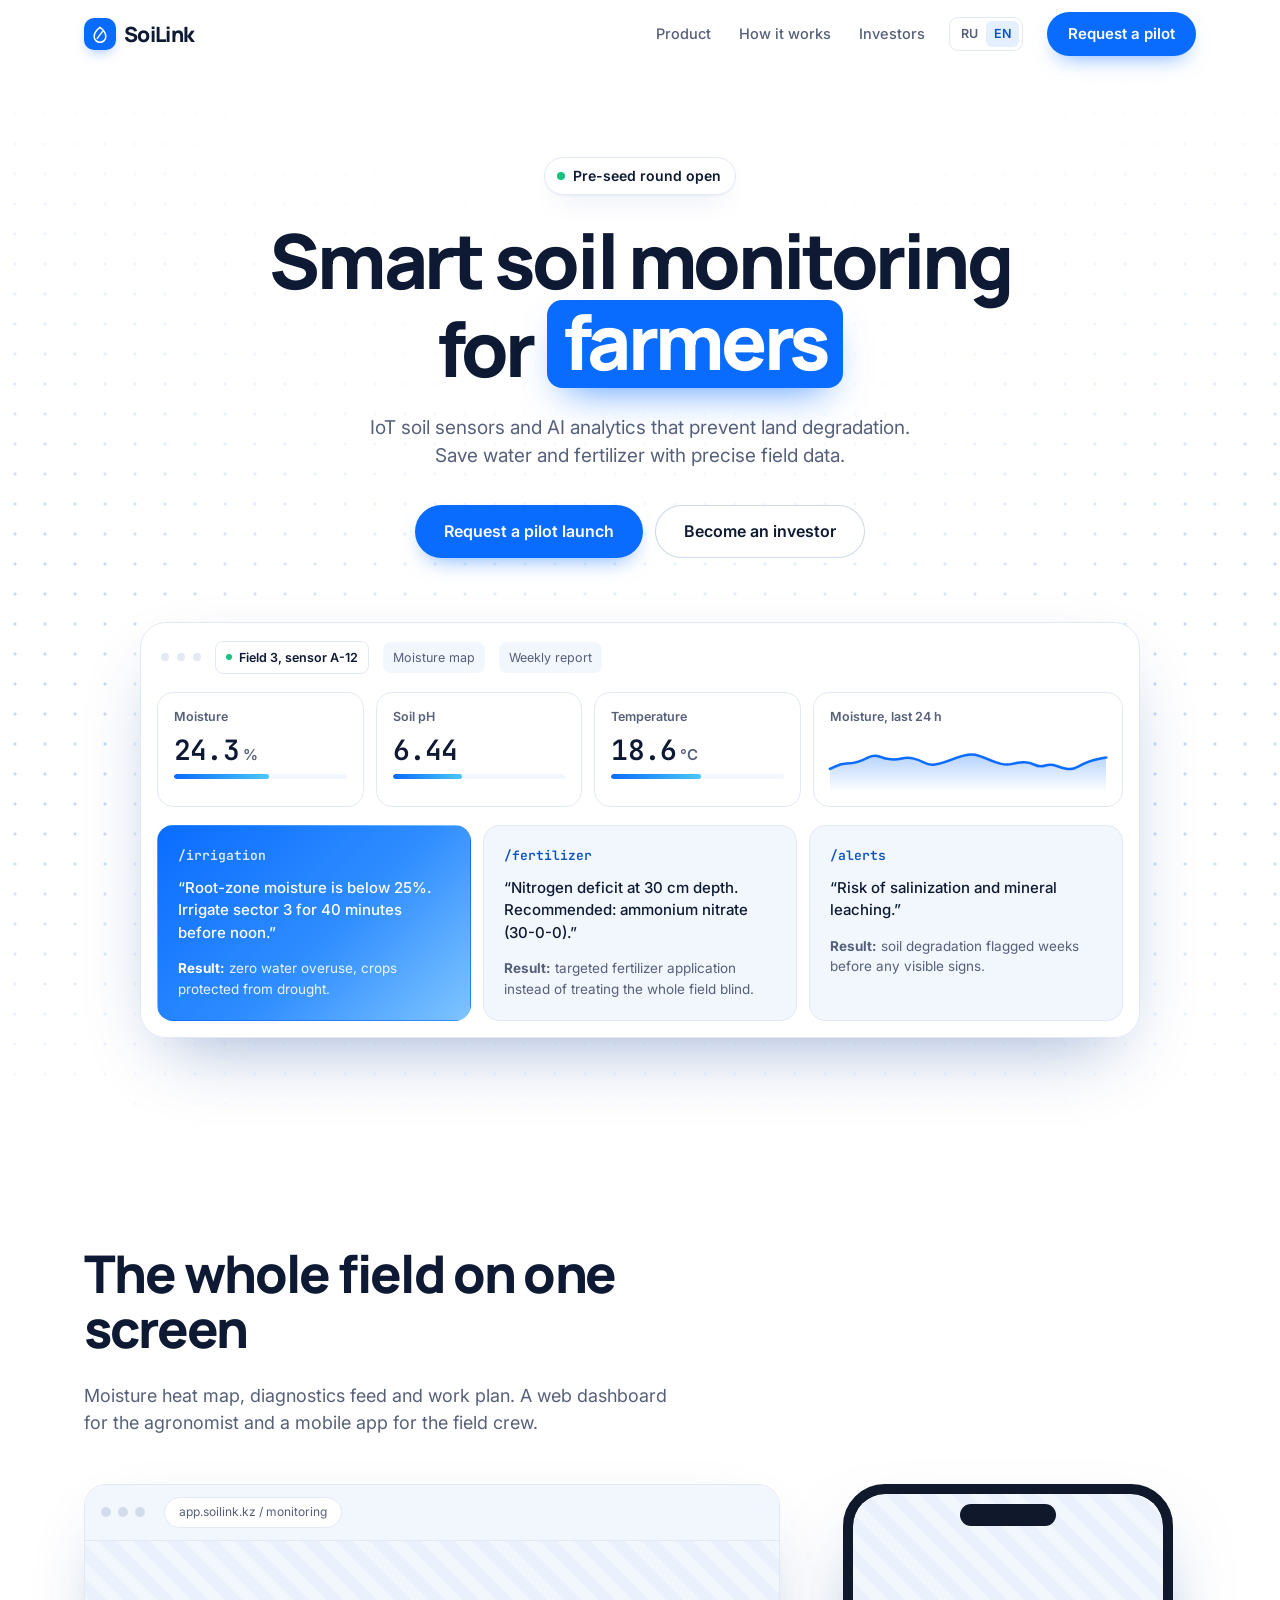
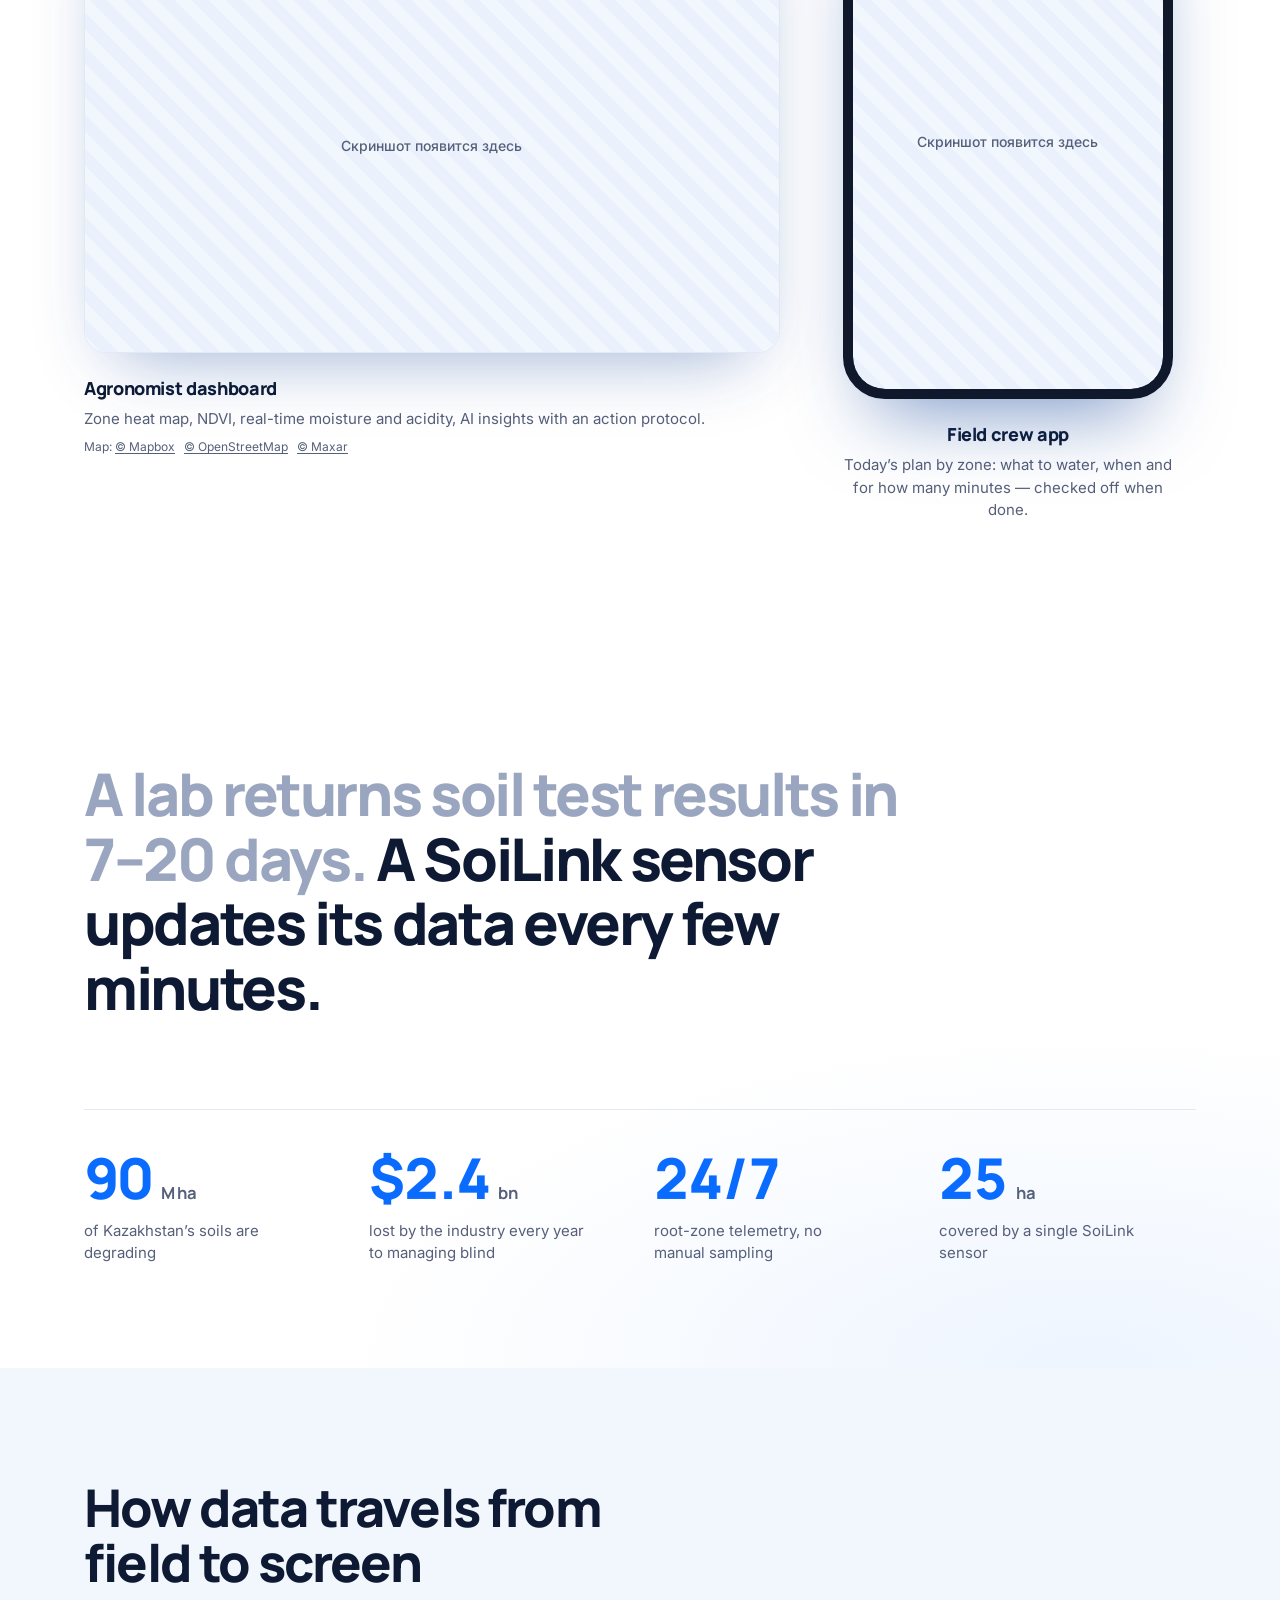
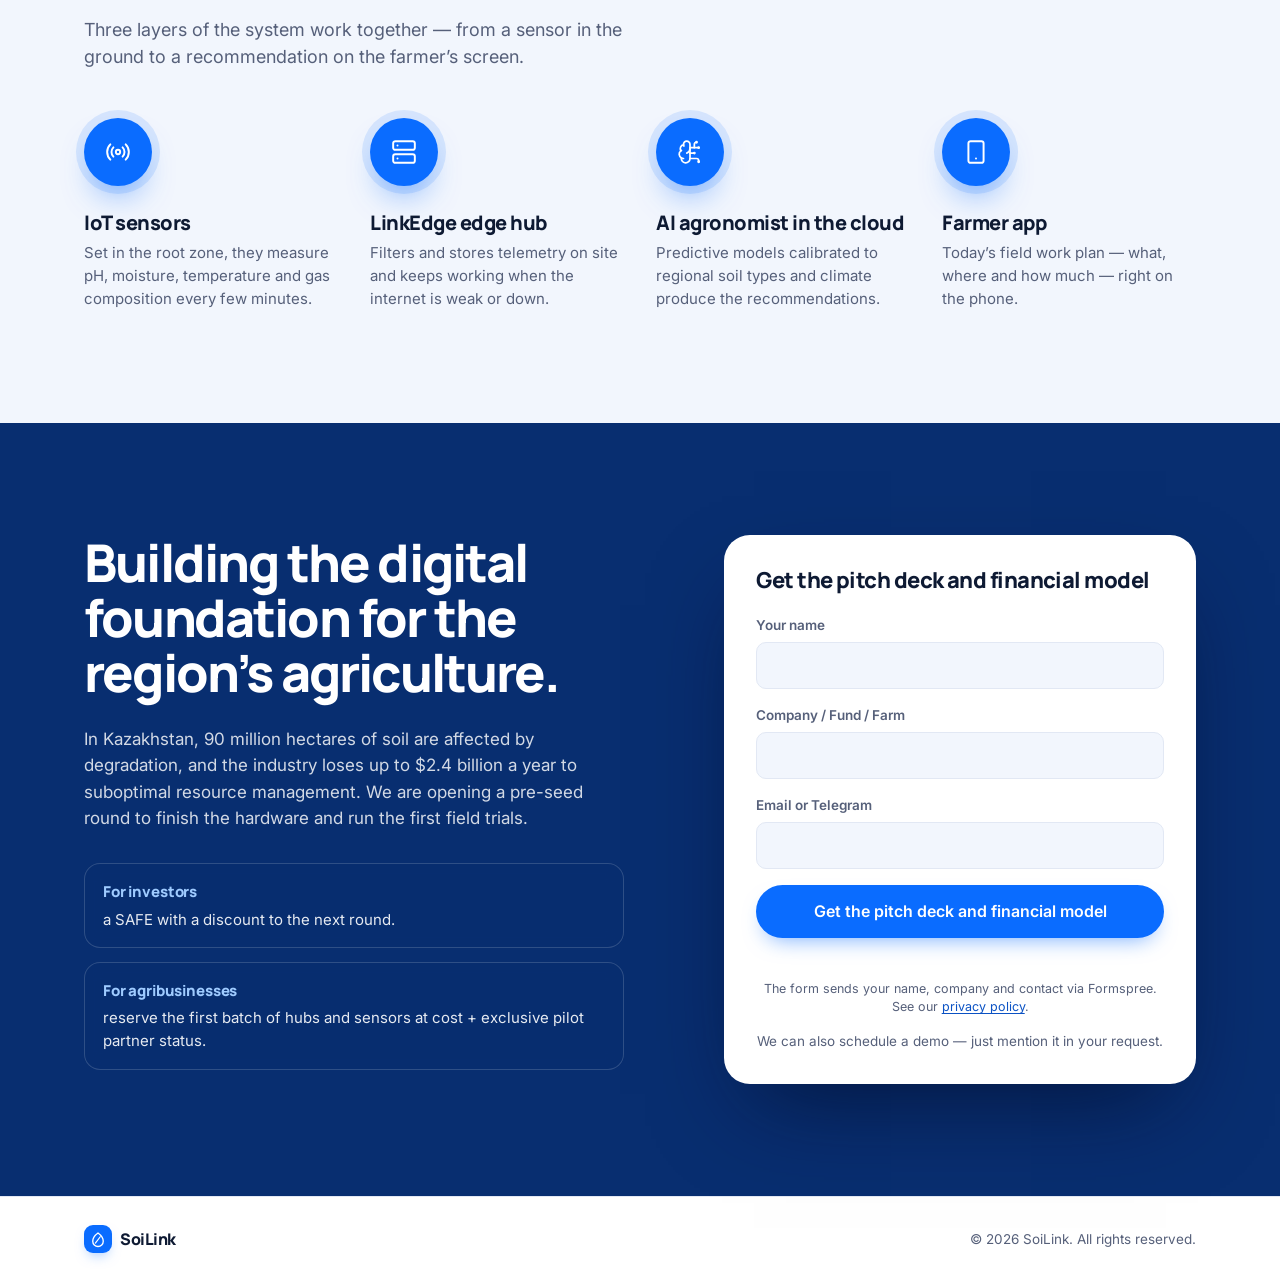
==== commit 1a004ef1: "removed the partners strap we dont have partners yet lol" ====
--- a/index.html
+++ b/index.html
@@ -180,43 +180,6 @@
     </div>
   </section>
 
-  <!-- TRUST STRIP -->
-  <section class="trust-strip">
-    <p class="trust-label" data-en="Trusted by and working with">Нам доверяют и с нами сотрудничают</p>
-    <div class="marquee">
-      <div class="marquee-track">
-        <ul class="marquee-list">
-          <li class="trust-badge">
-            <svg viewBox="0 0 24 24" fill="none" stroke="currentColor" stroke-width="1.8" stroke-linecap="round" stroke-linejoin="round"><path d="M21.42 10.922a1 1 0 0 0-.019-1.838L12.83 5.18a2 2 0 0 0-1.66 0L2.6 9.08a1 1 0 0 0 0 1.832l8.57 3.908a2 2 0 0 0 1.66 0z"/><path d="M22 10v6"/><path d="M6 12.5V16a6 3 0 0 0 12 0v-3.5"/></svg>
-            NIS
-          </li>
-          <li class="trust-badge">
-            <svg viewBox="0 0 24 24" fill="none" stroke="currentColor" stroke-width="1.8" stroke-linecap="round" stroke-linejoin="round"><path d="M14.106 5.553a2 2 0 0 0 1.788 0l3.659-1.83A1 1 0 0 1 21 4.619v12.764a1 1 0 0 1-.553.894l-4.553 2.277a2 2 0 0 1-1.788 0l-4.212-2.106a2 2 0 0 0-1.788 0l-3.659 1.83A1 1 0 0 1 3 19.381V6.618a1 1 0 0 1 .553-.894l4.553-2.277a2 2 0 0 1 1.788 0z"/><path d="M15 5.764v15"/><path d="M9 3.236v15"/></svg>
-            SoilGrids
-          </li>
-          <li class="trust-badge">
-            <svg viewBox="0 0 24 24" fill="none" stroke="currentColor" stroke-width="1.8" stroke-linecap="round" stroke-linejoin="round"><path d="M12 15v5s3.03-.55 4-2c1.08-1.62 0-5 0-5"/><path d="M4.5 16.5c-1.5 1.26-2 5-2 5s3.74-.5 5-2c.71-.84.7-2.13-.09-2.91a2.18 2.18 0 0 0-2.91-.09"/><path d="M9 12a22 22 0 0 1 2-3.95A12.88 12.88 0 0 1 22 2c0 2.72-.78 7.5-6 11a22.4 22.4 0 0 1-4 2z"/><path d="M9 12H4s.55-3.03 2-4c1.62-1.08 5 .05 5 .05"/></svg>
-            AI Startify
-          </li>
-        </ul>
-        <ul class="marquee-list" aria-hidden="true">
-          <li class="trust-badge">
-            <svg viewBox="0 0 24 24" fill="none" stroke="currentColor" stroke-width="1.8" stroke-linecap="round" stroke-linejoin="round"><path d="M21.42 10.922a1 1 0 0 0-.019-1.838L12.83 5.18a2 2 0 0 0-1.66 0L2.6 9.08a1 1 0 0 0 0 1.832l8.57 3.908a2 2 0 0 0 1.66 0z"/><path d="M22 10v6"/><path d="M6 12.5V16a6 3 0 0 0 12 0v-3.5"/></svg>
-            NIS
-          </li>
-          <li class="trust-badge">
-            <svg viewBox="0 0 24 24" fill="none" stroke="currentColor" stroke-width="1.8" stroke-linecap="round" stroke-linejoin="round"><path d="M14.106 5.553a2 2 0 0 0 1.788 0l3.659-1.83A1 1 0 0 1 21 4.619v12.764a1 1 0 0 1-.553.894l-4.553 2.277a2 2 0 0 1-1.788 0l-4.212-2.106a2 2 0 0 0-1.788 0l-3.659 1.83A1 1 0 0 1 3 19.381V6.618a1 1 0 0 1 .553-.894l4.553-2.277a2 2 0 0 1 1.788 0z"/><path d="M15 5.764v15"/><path d="M9 3.236v15"/></svg>
-            SoilGrids
-          </li>
-          <li class="trust-badge">
-            <svg viewBox="0 0 24 24" fill="none" stroke="currentColor" stroke-width="1.8" stroke-linecap="round" stroke-linejoin="round"><path d="M12 15v5s3.03-.55 4-2c1.08-1.62 0-5 0-5"/><path d="M4.5 16.5c-1.5 1.26-2 5-2 5s3.74-.5 5-2c.71-.84.7-2.13-.09-2.91a2.18 2.18 0 0 0-2.91-.09"/><path d="M9 12a22 22 0 0 1 2-3.95A12.88 12.88 0 0 1 22 2c0 2.72-.78 7.5-6 11a22.4 22.4 0 0 1-4 2z"/><path d="M9 12H4s.55-3.03 2-4c1.62-1.08 5 .05 5 .05"/></svg>
-            AI Startify
-          </li>
-        </ul>
-      </div>
-    </div>
-  </section>
-
   <!-- STATEMENT + STATS -->
   <section class="facts">
     <div class="container">
--- a/css/styles.css
+++ b/css/styles.css
@@ -824,65 +824,6 @@
 }
 .shot-frame-phone.is-missing::after { aspect-ratio: 750 / 1280; border-radius: 32px; }
 
-/* ---------- Trust strip / logo marquee ---------- */
-.trust-strip {
-  padding: 56px 0 64px;
-  border-top: 1px solid var(--line);
-  border-bottom: 1px solid var(--line);
-  background: var(--paper-alt);
-}
-
-.trust-label {
-  text-align: center;
-  font-size: 15px;
-  font-weight: 600;
-  color: var(--ink-soft);
-  margin: 0 0 30px;
-}
-
-.marquee {
-  overflow: hidden;
-  -webkit-mask-image: linear-gradient(90deg, transparent, #000 10%, #000 90%, transparent);
-  mask-image: linear-gradient(90deg, transparent, #000 10%, #000 90%, transparent);
-}
-
-.marquee-track {
-  display: flex;
-  width: max-content;
-  animation: marqueeRight 26s linear infinite;
-  will-change: transform;
-}
-/* JS takes over and drives it from scroll velocity (ScrollVelocity) */
-.marquee-track.is-velocity { animation: none; }
-
-.marquee-list {
-  display: flex;
-  align-items: center;
-  gap: 76px;
-  padding: 0 38px;
-  margin: 0;
-  list-style: none;
-}
-
-.trust-badge {
-  display: flex;
-  align-items: center;
-  gap: 14px;
-  white-space: nowrap;
-  font-family: var(--font-display);
-  font-weight: 800;
-  letter-spacing: -0.03em;
-  font-size: 28px;
-  color: var(--ink-soft);
-  opacity: 0.85;
-}
-.trust-badge svg { width: 32px; height: 32px; flex: none; color: var(--blue-600); }
-
-@keyframes marqueeRight {
-  from { transform: translateX(-50%); }
-  to { transform: translateX(0); }
-}
-
 /* ---------- Statement + stats ---------- */
 .facts {
   padding: 128px 0 104px;
@@ -1194,11 +1135,9 @@
 @media (prefers-reduced-motion: reduce) {
   .live-dot,
   .tele-line,
-  .tele-area,
-  .marquee-track { animation: none; }
+  .tele-area { animation: none; }
   .tele-line { stroke-dashoffset: 0; }
   .tele-area { opacity: 1; }
-  .marquee { overflow-x: auto; }
   .scroll-progress { display: none; }
   .digit-strip,
   .tele-bar i,
